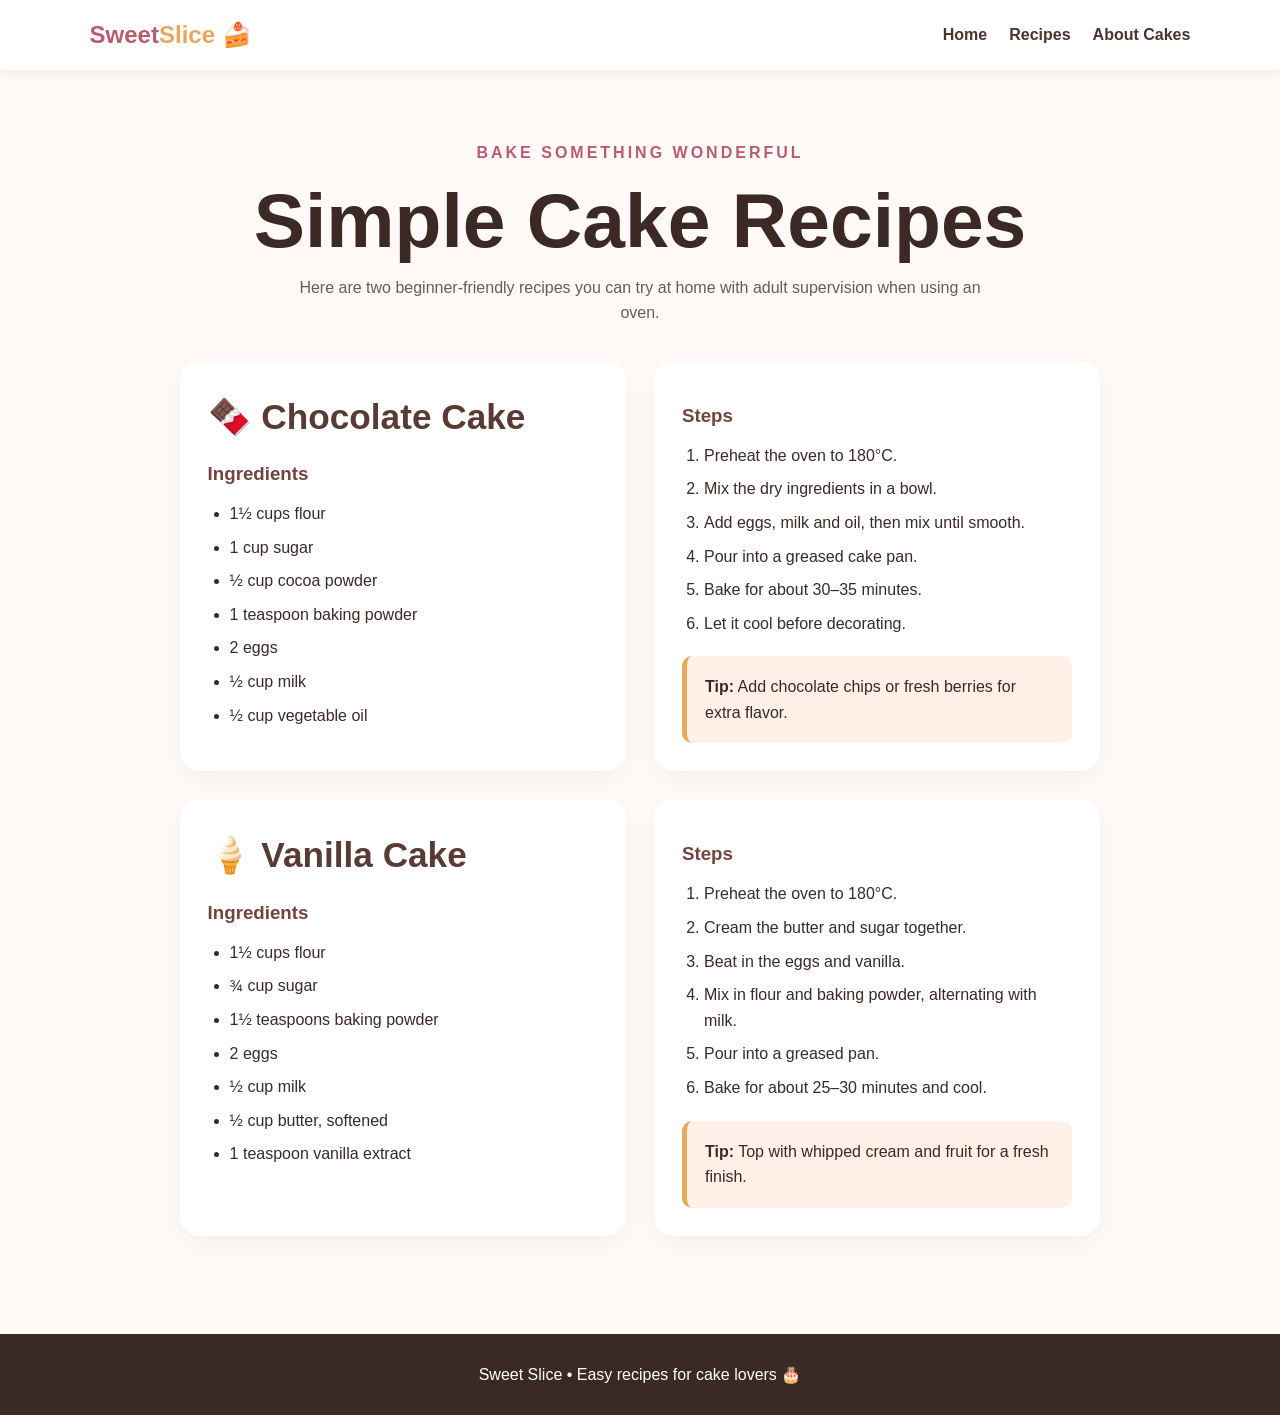
==== recipes.html @ ee8d063c "Add files via upload" ====
<!doctype html><html><head><meta charset="UTF-8"><meta name="viewport" content="width=device-width,initial-scale=1"><title>Sweet Slice | Recipes</title><link rel="stylesheet" href="style.css"></head><body>
<nav><div class="logo">Sweet<span>Slice</span> 🍰</div><div><a href="index.html">Home</a><a href="recipes.html">Recipes</a><a href="about.html">About Cakes</a></div></nav>
<section class="container"><div class="center"><div class="eyebrow">Bake something wonderful</div><h1>Simple Cake Recipes</h1><p class="intro">Here are two beginner-friendly recipes you can try at home with adult supervision when using an oven.</p></div>
<div class="recipe"><div><h2>🍫 Chocolate Cake</h2><h3>Ingredients</h3><ul><li>1½ cups flour</li><li>1 cup sugar</li><li>½ cup cocoa powder</li><li>1 teaspoon baking powder</li><li>2 eggs</li><li>½ cup milk</li><li>½ cup vegetable oil</li></ul></div><div><h3>Steps</h3><ol><li>Preheat the oven to 180°C.</li><li>Mix the dry ingredients in a bowl.</li><li>Add eggs, milk and oil, then mix until smooth.</li><li>Pour into a greased cake pan.</li><li>Bake for about 30–35 minutes.</li><li>Let it cool before decorating.</li></ol><div class="tip"><b>Tip:</b> Add chocolate chips or fresh berries for extra flavor.</div></div></div>
<div class="recipe"><div><h2>🍦 Vanilla Cake</h2><h3>Ingredients</h3><ul><li>1½ cups flour</li><li>¾ cup sugar</li><li>1½ teaspoons baking powder</li><li>2 eggs</li><li>½ cup milk</li><li>½ cup butter, softened</li><li>1 teaspoon vanilla extract</li></ul></div><div><h3>Steps</h3><ol><li>Preheat the oven to 180°C.</li><li>Cream the butter and sugar together.</li><li>Beat in the eggs and vanilla.</li><li>Mix in flour and baking powder, alternating with milk.</li><li>Pour into a greased pan.</li><li>Bake for about 25–30 minutes and cool.</li></ol><div class="tip"><b>Tip:</b> Top with whipped cream and fruit for a fresh finish.</div></div></div></section>
<footer>Sweet Slice • Easy recipes for cake lovers 🎂</footer></body></html>
---- style.css ----
*{box-sizing:border-box;margin:0;padding:0}
body{font-family:Arial,sans-serif;background:#fffaf7;color:#3b2925;line-height:1.6}
nav{position:sticky;top:0;background:#fff;box-shadow:0 2px 12px #00000012;padding:16px 7%;display:flex;justify-content:space-between;align-items:center;z-index:5}
.logo{font-size:1.5rem;font-weight:800;color:#b85c70}.logo span{color:#e7a85b}
nav a{color:#4a3430;text-decoration:none;margin-left:22px;font-weight:600}
nav a:hover{color:#b85c70}
.hero{min-height:78vh;padding:90px 8%;display:flex;align-items:center;justify-content:space-between;gap:40px;background:linear-gradient(135deg,#fff1eb,#fffaf7)}
.hero-text{max-width:620px}.eyebrow{text-transform:uppercase;letter-spacing:3px;color:#b85c70;font-weight:700}
h1{font-size:clamp(2.7rem,6vw,5rem);line-height:1.05;margin:14px 0}
h2{font-size:2.2rem;margin-bottom:14px;color:#593a34}h3{color:#70453d;margin:12px 0}
.hero p{font-size:1.15rem;color:#6d5954;margin-bottom:25px}
.btn{display:inline-block;background:#b85c70;color:white;padding:12px 22px;border-radius:30px;text-decoration:none;font-weight:700}
.cake-art{font-size:11rem;filter:drop-shadow(0 15px 15px #0002)}
.container{max-width:1100px;margin:auto;padding:70px 7%}
.center{text-align:center}.intro{max-width:700px;margin:0 auto 35px;color:#6d5954}
.cards{display:grid;grid-template-columns:repeat(auto-fit,minmax(240px,1fr));gap:24px}
.card{background:white;padding:28px;border-radius:20px;box-shadow:0 8px 25px #0000000c;border:1px solid #f3ded7}
.icon{font-size:3rem}.recipe{display:grid;grid-template-columns:1fr 1fr;gap:28px;margin:28px 0}
.recipe>div{background:white;padding:28px;border-radius:20px;box-shadow:0 8px 25px #0000000c}
ul,ol{padding-left:22px}li{margin:8px 0}
.tip{background:#fff0e8;border-left:5px solid #e7a85b;padding:18px;border-radius:10px;margin-top:20px}
footer{text-align:center;padding:28px;background:#3b2925;color:#fff}
@media(max-width:700px){nav{display:block;text-align:center}nav a{display:inline-block;margin:10px 7px}.hero{flex-direction:column;text-align:center}.cake-art{font-size:7rem}.recipe{grid-template-columns:1fr}}
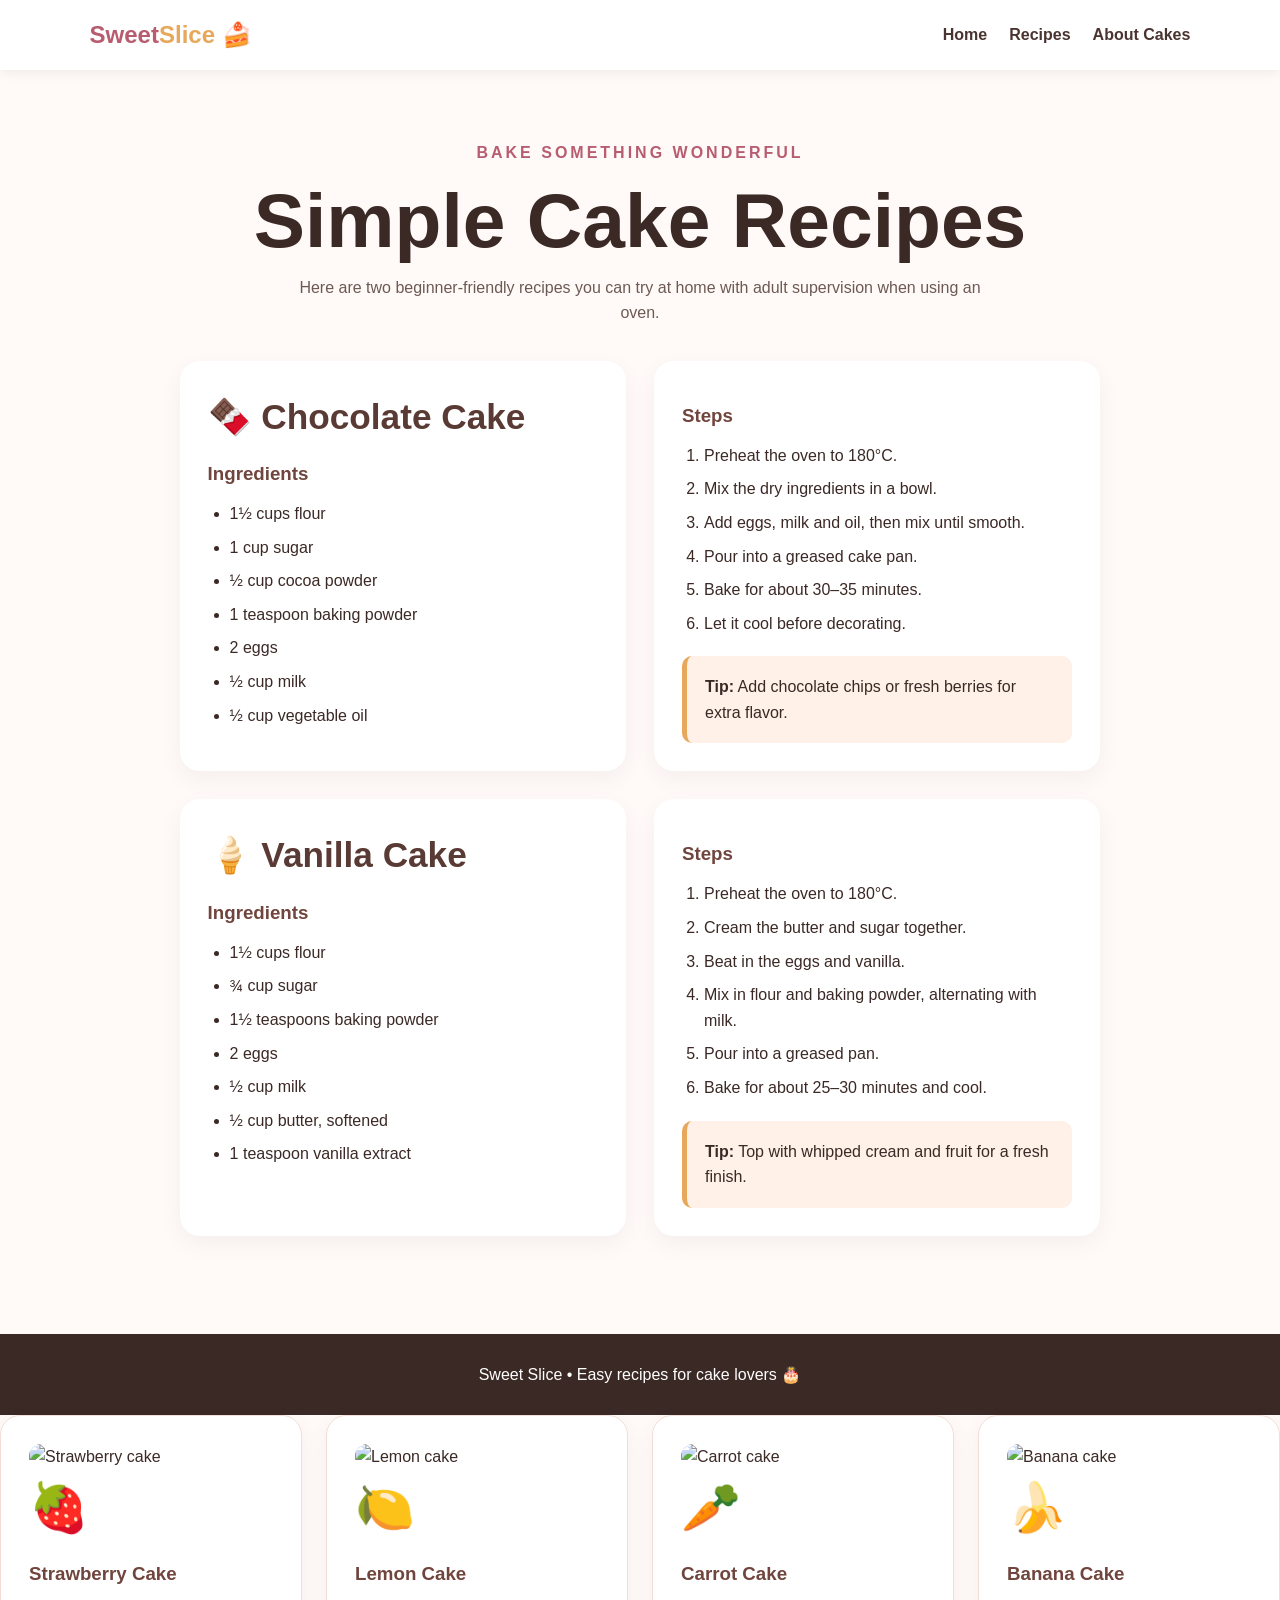
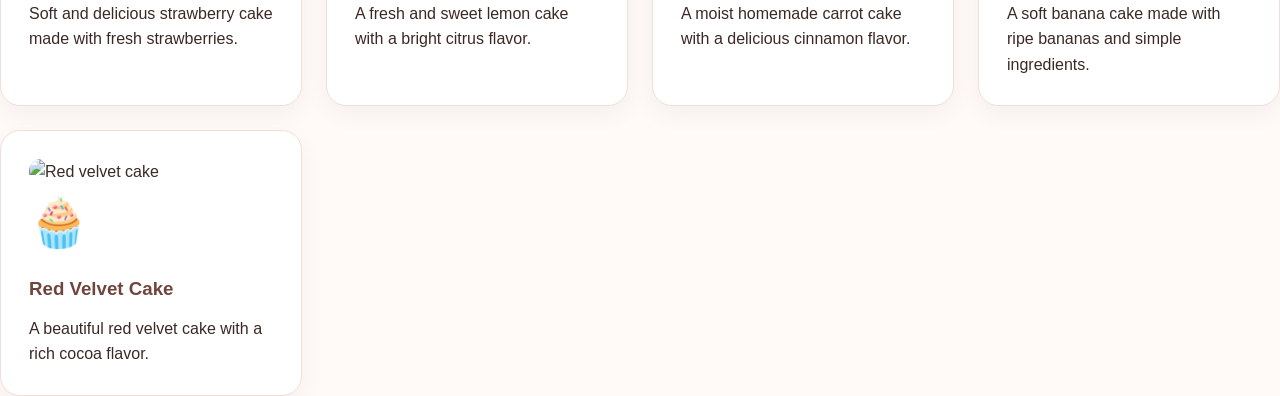
==== commit f9d9dce6: "Add cake cards section to recipes page Added a section with cake cards showcasing various cake types" ====
--- a/recipes.html
+++ b/recipes.html
@@ -3,4 +3,52 @@
 <section class="container"><div class="center"><div class="eyebrow">Bake something wonderful</div><h1>Simple Cake Recipes</h1><p class="intro">Here are two beginner-friendly recipes you can try at home with adult supervision when using an oven.</p></div>
 <div class="recipe"><div><h2>🍫 Chocolate Cake</h2><h3>Ingredients</h3><ul><li>1½ cups flour</li><li>1 cup sugar</li><li>½ cup cocoa powder</li><li>1 teaspoon baking powder</li><li>2 eggs</li><li>½ cup milk</li><li>½ cup vegetable oil</li></ul></div><div><h3>Steps</h3><ol><li>Preheat the oven to 180°C.</li><li>Mix the dry ingredients in a bowl.</li><li>Add eggs, milk and oil, then mix until smooth.</li><li>Pour into a greased cake pan.</li><li>Bake for about 30–35 minutes.</li><li>Let it cool before decorating.</li></ol><div class="tip"><b>Tip:</b> Add chocolate chips or fresh berries for extra flavor.</div></div></div>
 <div class="recipe"><div><h2>🍦 Vanilla Cake</h2><h3>Ingredients</h3><ul><li>1½ cups flour</li><li>¾ cup sugar</li><li>1½ teaspoons baking powder</li><li>2 eggs</li><li>½ cup milk</li><li>½ cup butter, softened</li><li>1 teaspoon vanilla extract</li></ul></div><div><h3>Steps</h3><ol><li>Preheat the oven to 180°C.</li><li>Cream the butter and sugar together.</li><li>Beat in the eggs and vanilla.</li><li>Mix in flour and baking powder, alternating with milk.</li><li>Pour into a greased pan.</li><li>Bake for about 25–30 minutes and cool.</li></ol><div class="tip"><b>Tip:</b> Top with whipped cream and fruit for a fresh finish.</div></div></div></section>
-<footer>Sweet Slice • Easy recipes for cake lovers 🎂</footer></body></html>+<footer>Sweet Slice • Easy recipes for cake lovers 🎂</footer></body></html>
+<div class="cards">
+
+  <div class="card">
+    <img src="https://images.unsplash.com/photo-1578985545062-69928b1d9587?auto=format&fit=crop&w=800&q=80"
+         alt="Strawberry cake"
+         style="width:100%; border-radius:12px;">
+    <div class="icon">🍓</div>
+    <h3>Strawberry Cake</h3>
+    <p>Soft and delicious strawberry cake made with fresh strawberries.</p>
+  </div>
+
+  <div class="card">
+    <img src="https://images.unsplash.com/photo-1519915028121-7d3463d20b13?auto=format&fit=crop&w=800&q=80"
+         alt="Lemon cake"
+         style="width:100%; border-radius:12px;">
+    <div class="icon">🍋</div>
+    <h3>Lemon Cake</h3>
+    <p>A fresh and sweet lemon cake with a bright citrus flavor.</p>
+  </div>
+
+  <div class="card">
+    <img src="https://images.unsplash.com/photo-1621303837174-89787a7d4729?auto=format&fit=crop&w=800&q=80"
+         alt="Carrot cake"
+         style="width:100%; border-radius:12px;">
+    <div class="icon">🥕</div>
+    <h3>Carrot Cake</h3>
+    <p>A moist homemade carrot cake with a delicious cinnamon flavor.</p>
+  </div>
+
+  <div class="card">
+    <img src="https://images.unsplash.com/photo-1602351447937-745cb720612f?auto=format&fit=crop&w=800&q=80"
+         alt="Banana cake"
+         style="width:100%; border-radius:12px;">
+    <div class="icon">🍌</div>
+    <h3>Banana Cake</h3>
+    <p>A soft banana cake made with ripe bananas and simple ingredients.</p>
+  </div>
+
+  <div class="card">
+    <img src="https://images.unsplash.com/photo-1586788680434-30d324b2d46f?auto=format&fit=crop&w=800&q=80"
+         alt="Red velvet cake"
+         style="width:100%; border-radius:12px;">
+    <div class="icon">🧁</div>
+    <h3>Red Velvet Cake</h3>
+    <p>A beautiful red velvet cake with a rich cocoa flavor.</p>
+  </div>
+
+</div>
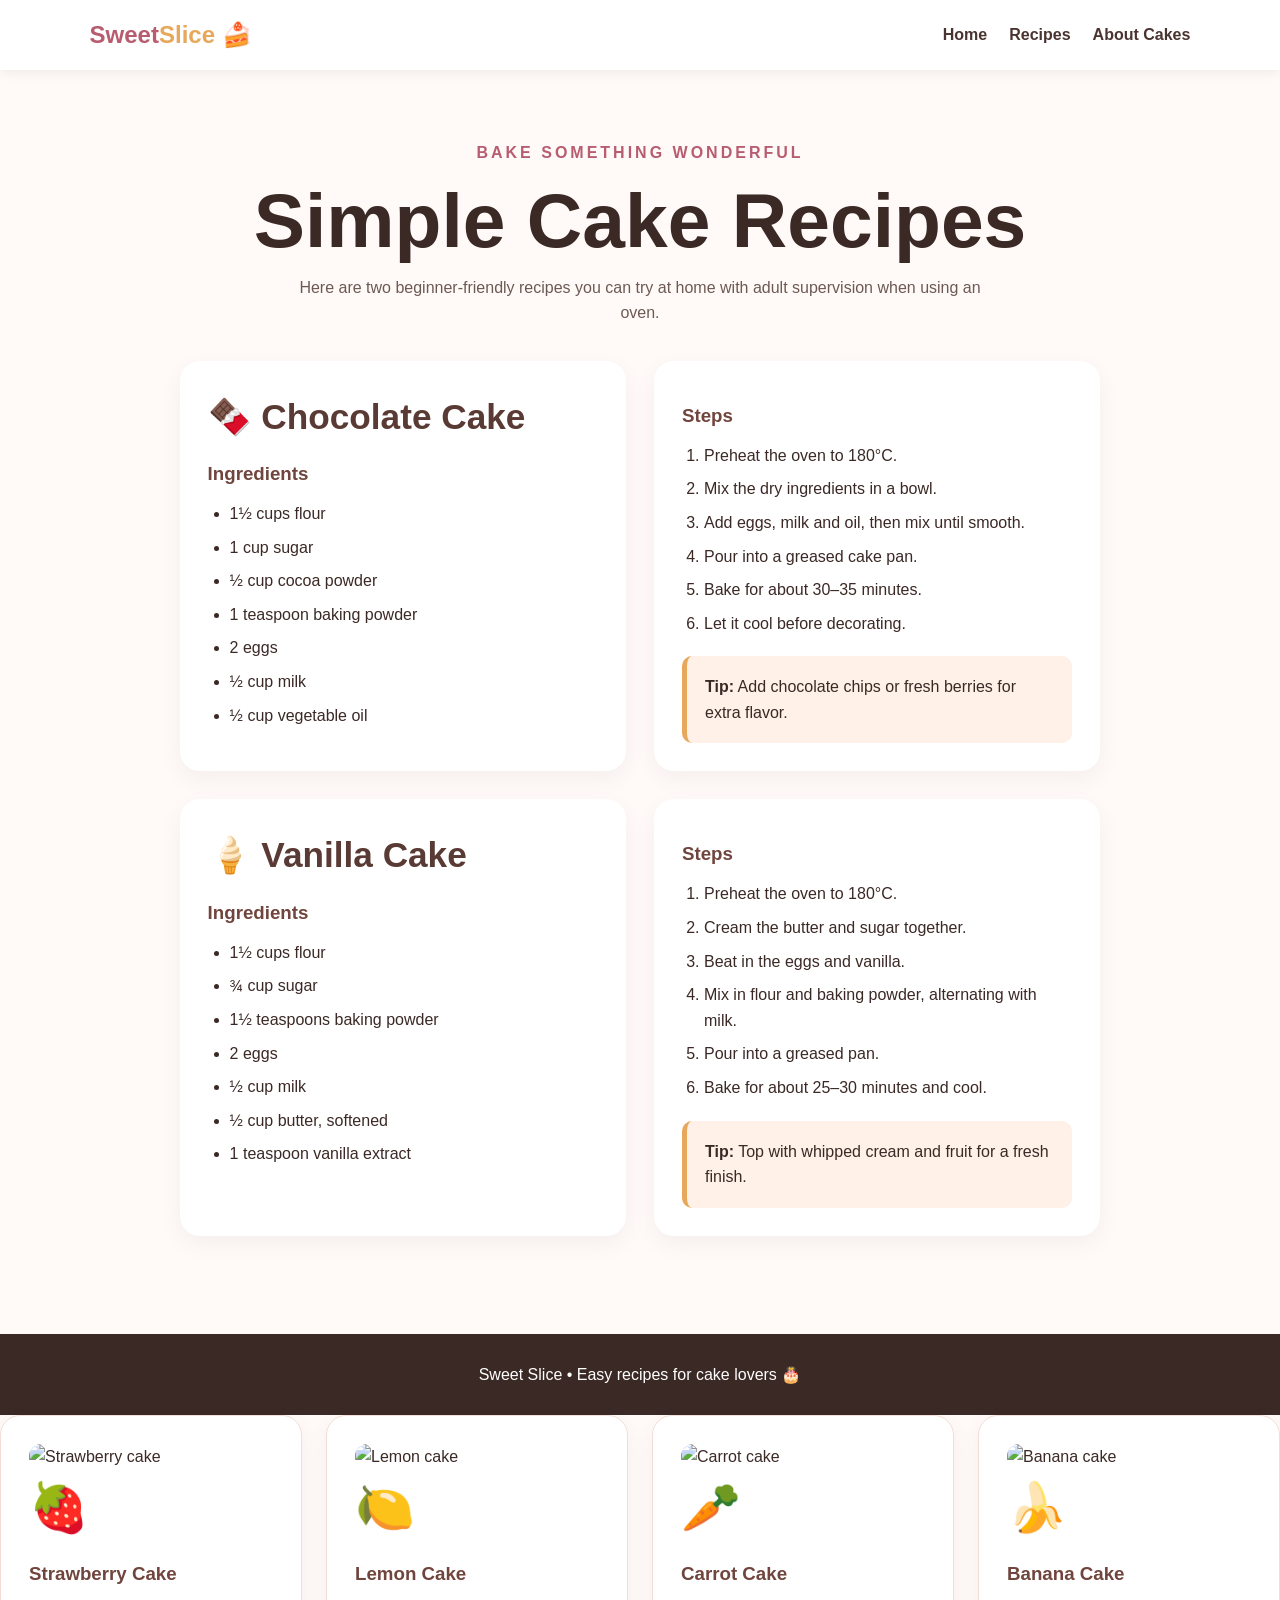
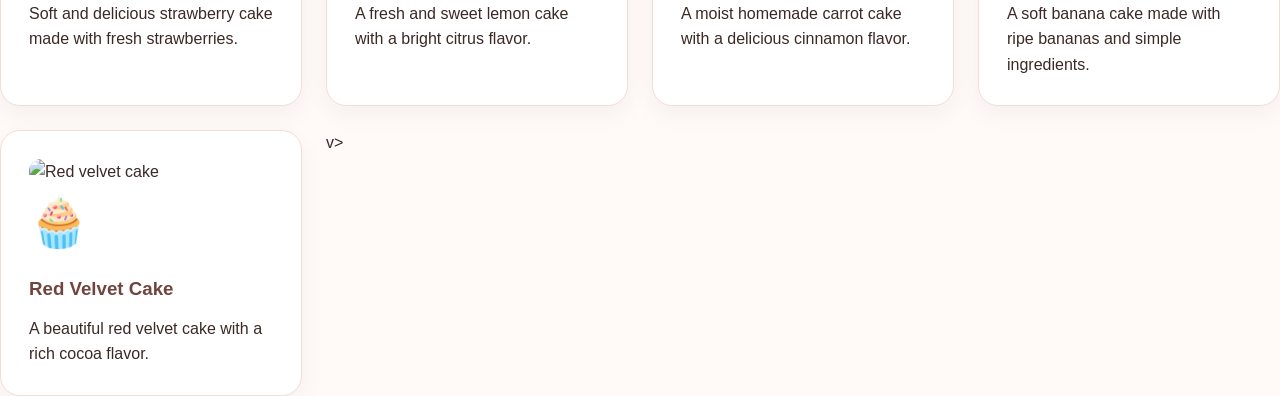
==== commit c543f6e9: "Add missing closing div tag Fix missing closing div tag in recipes.html" ====
--- a/recipes.html
+++ b/recipes.html
@@ -51,4 +51,4 @@
     <p>A beautiful red velvet cake with a rich cocoa flavor.</p>
   </div>
 
-</div>
+v>
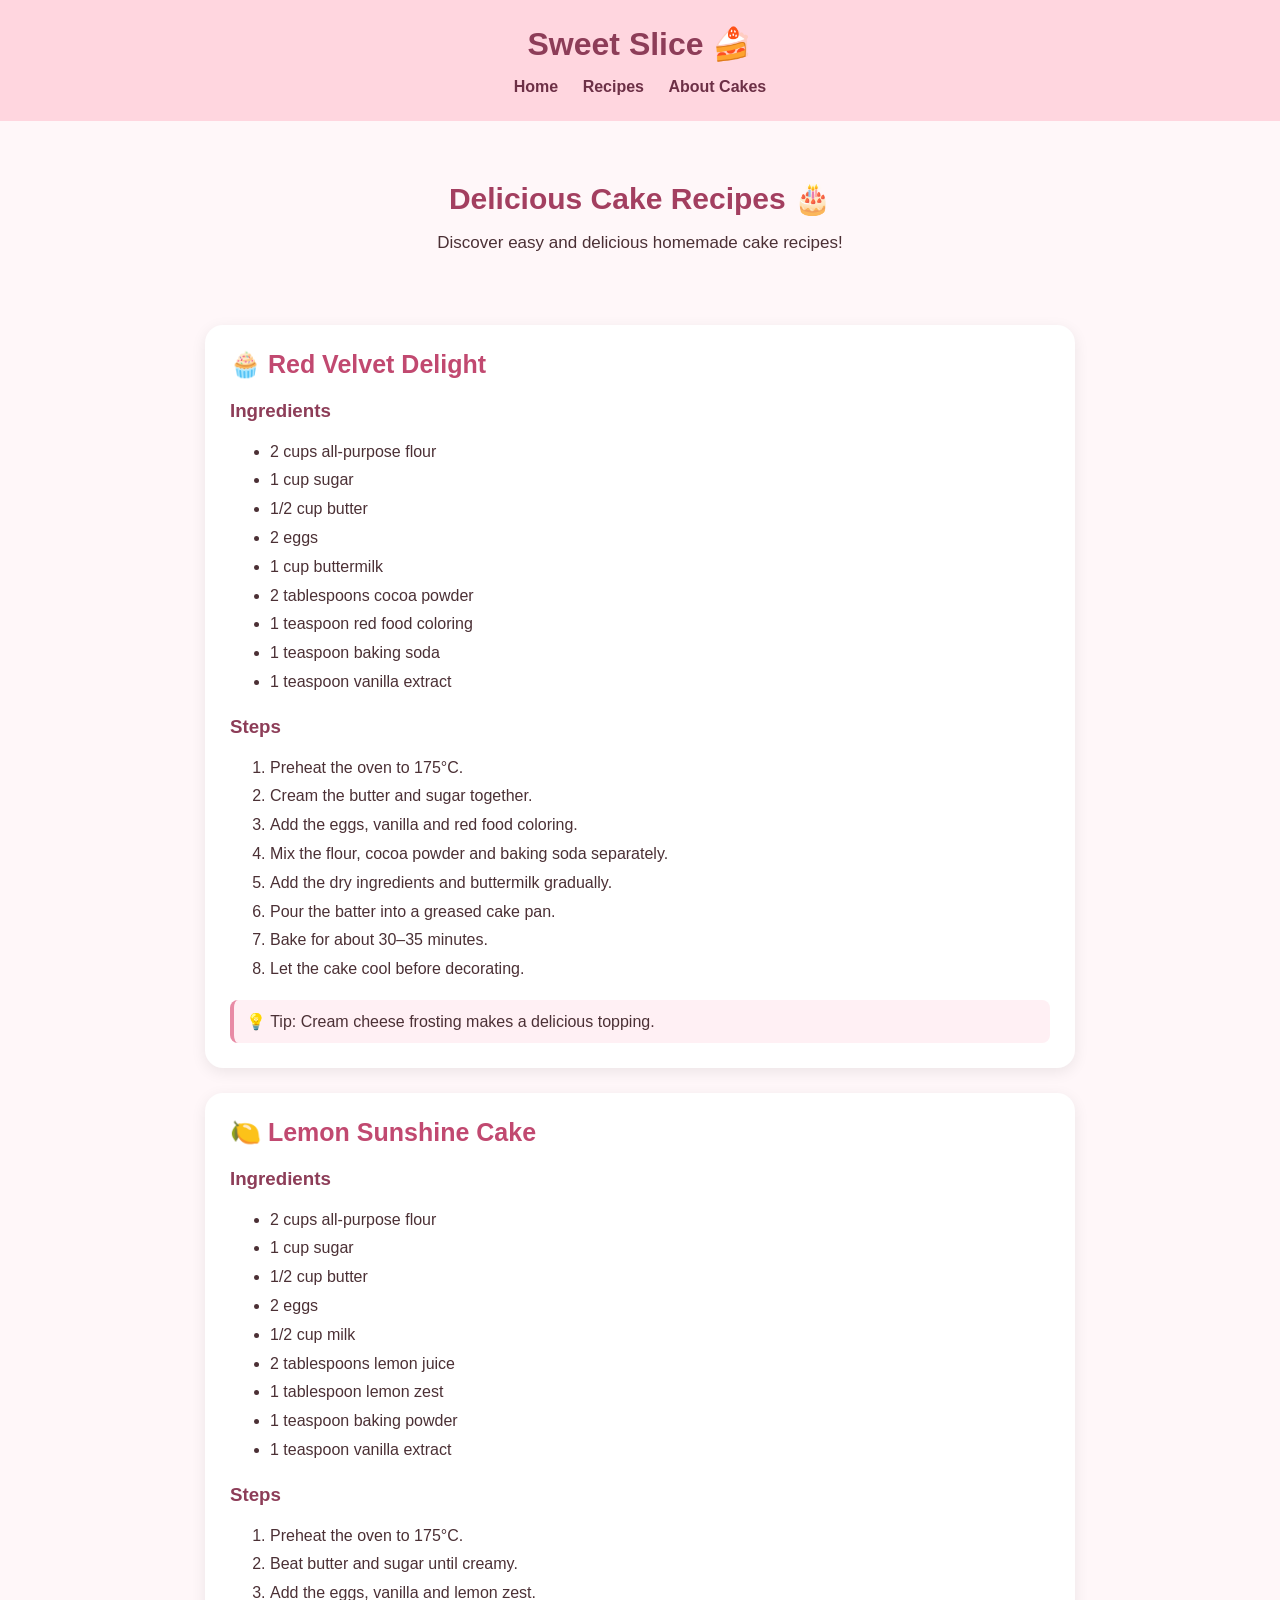
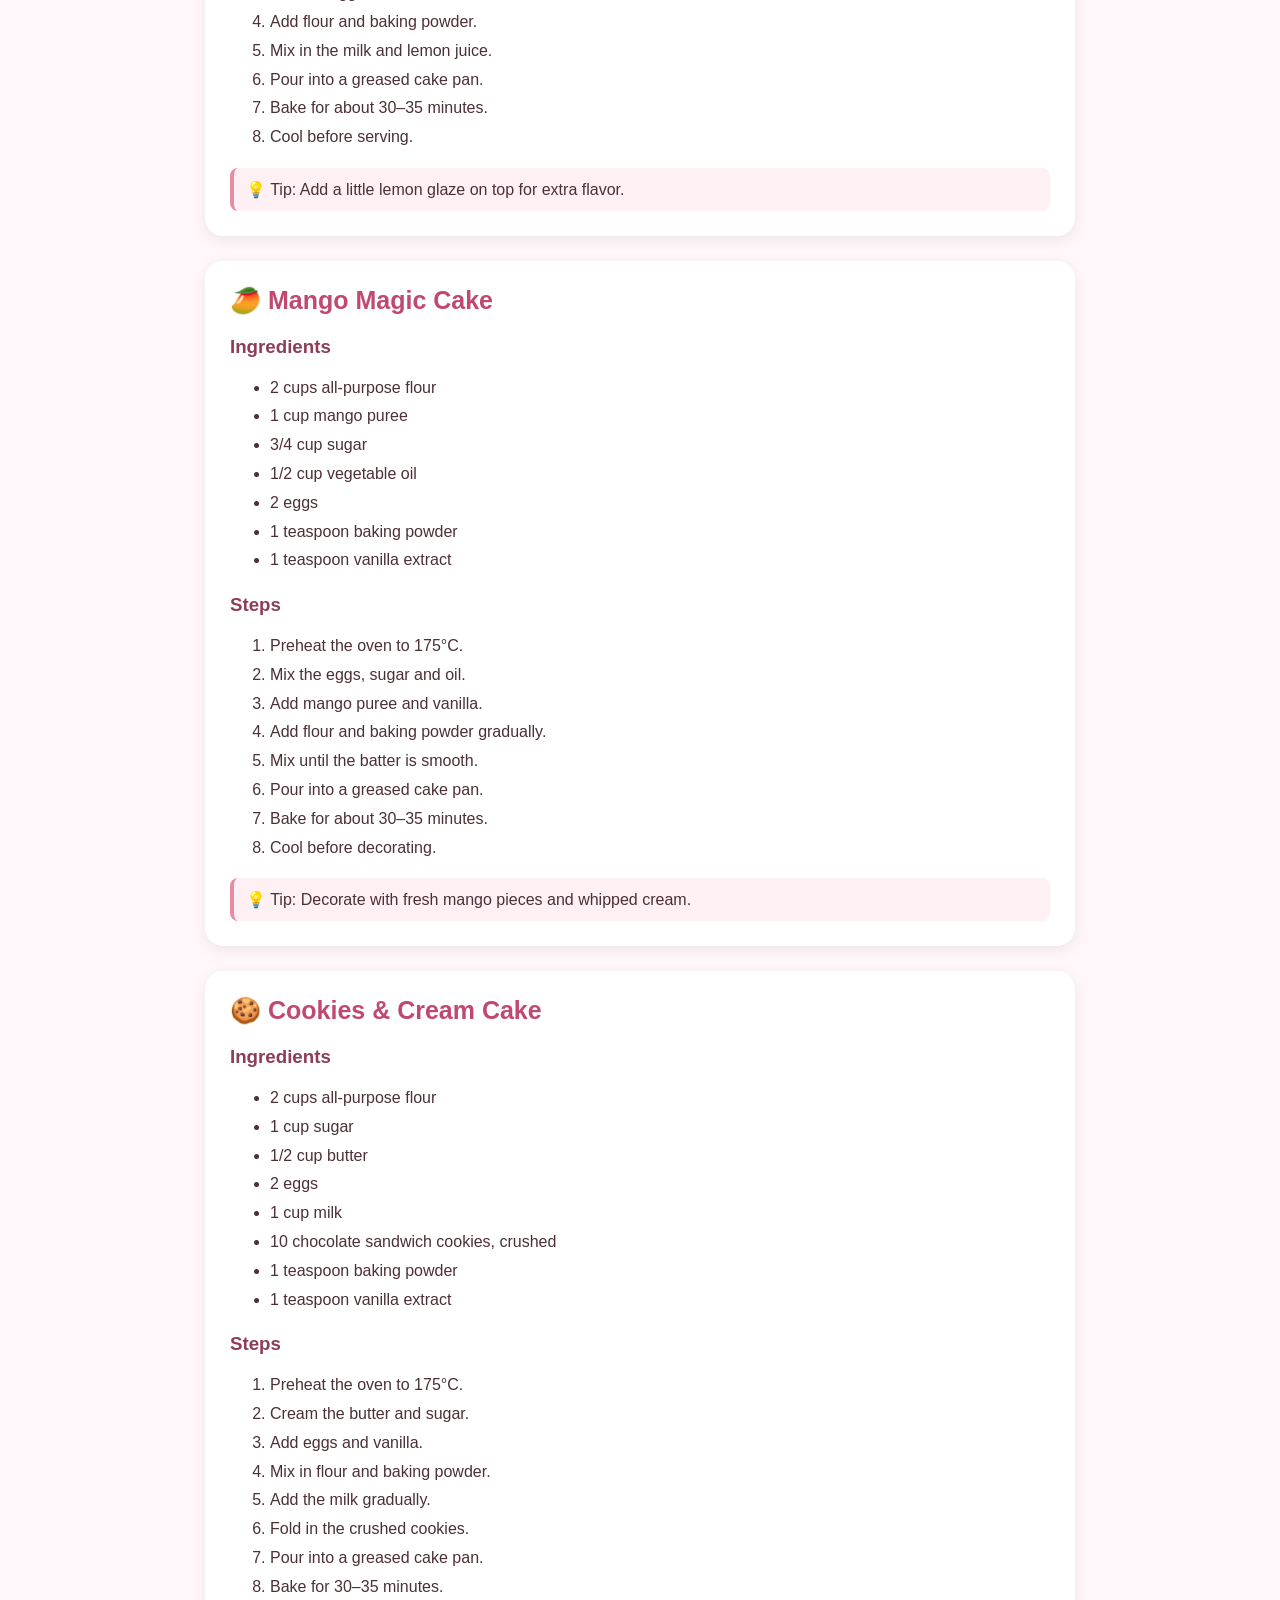
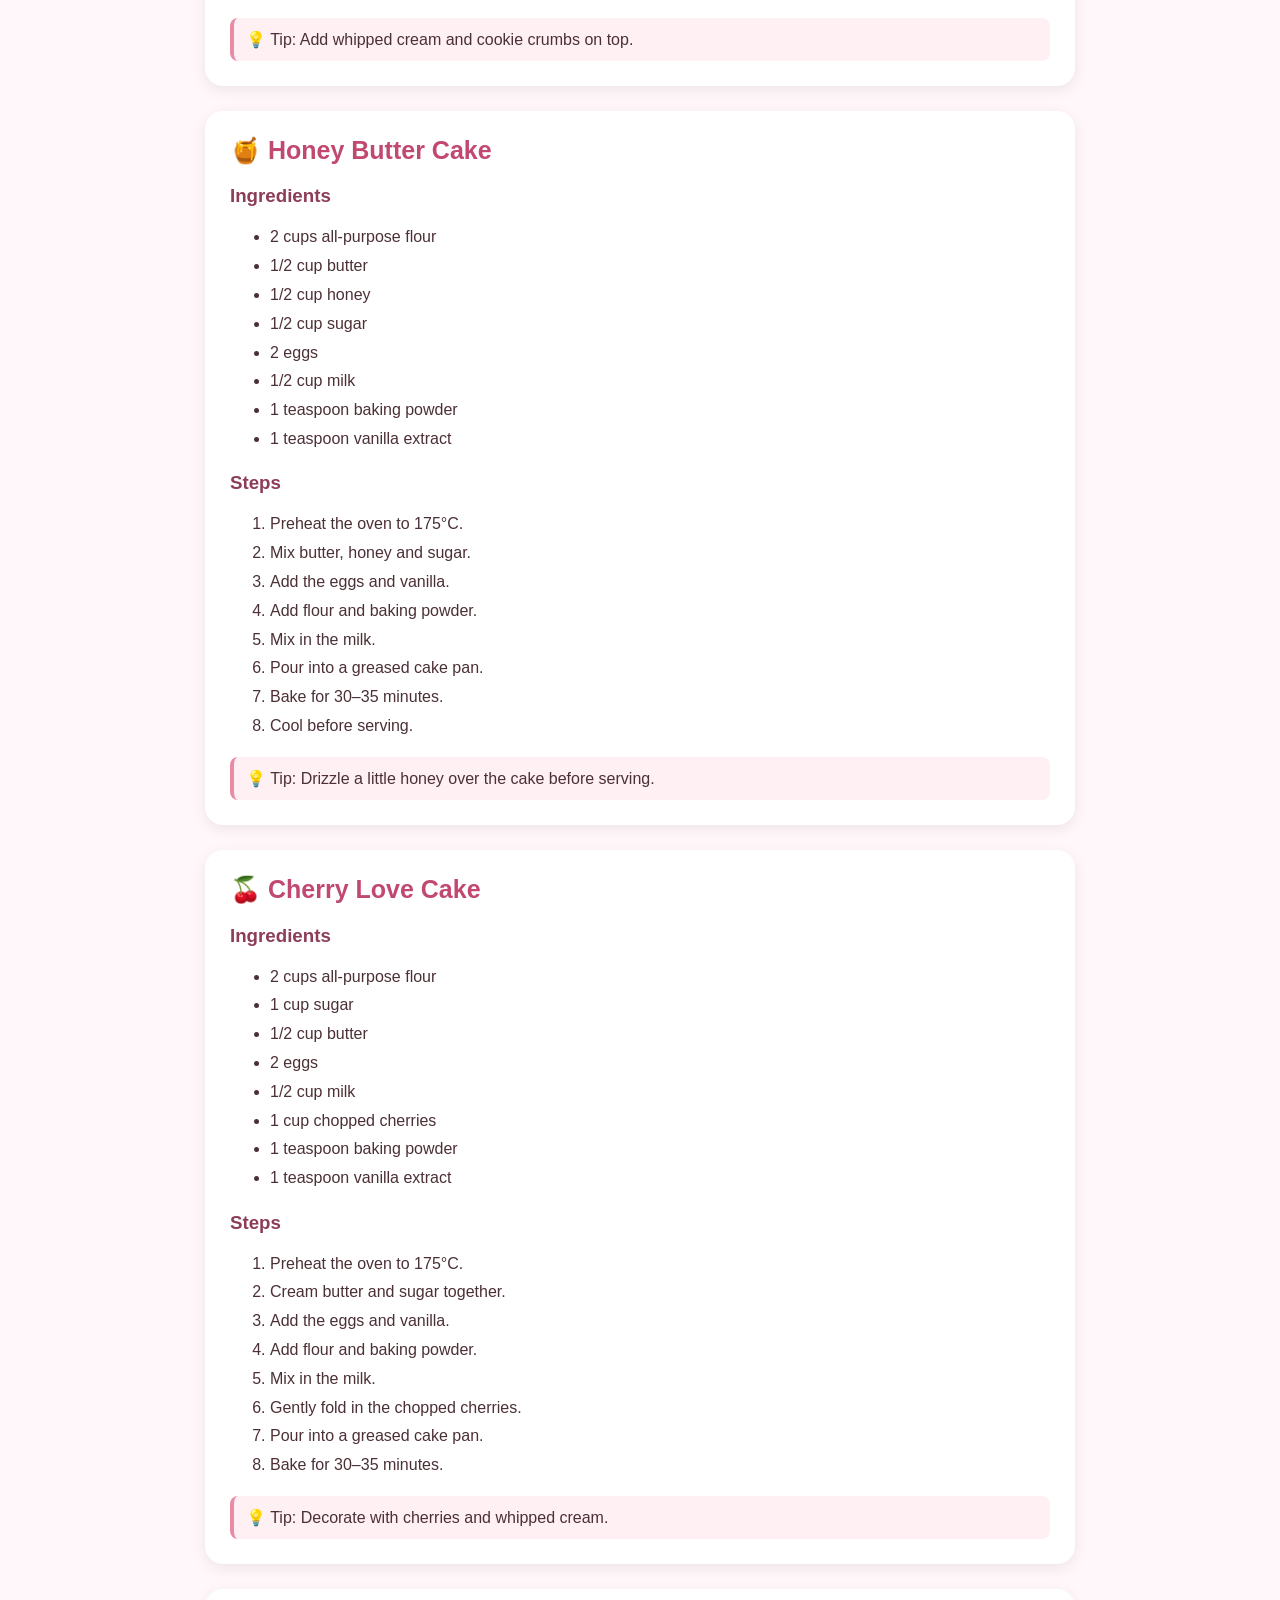
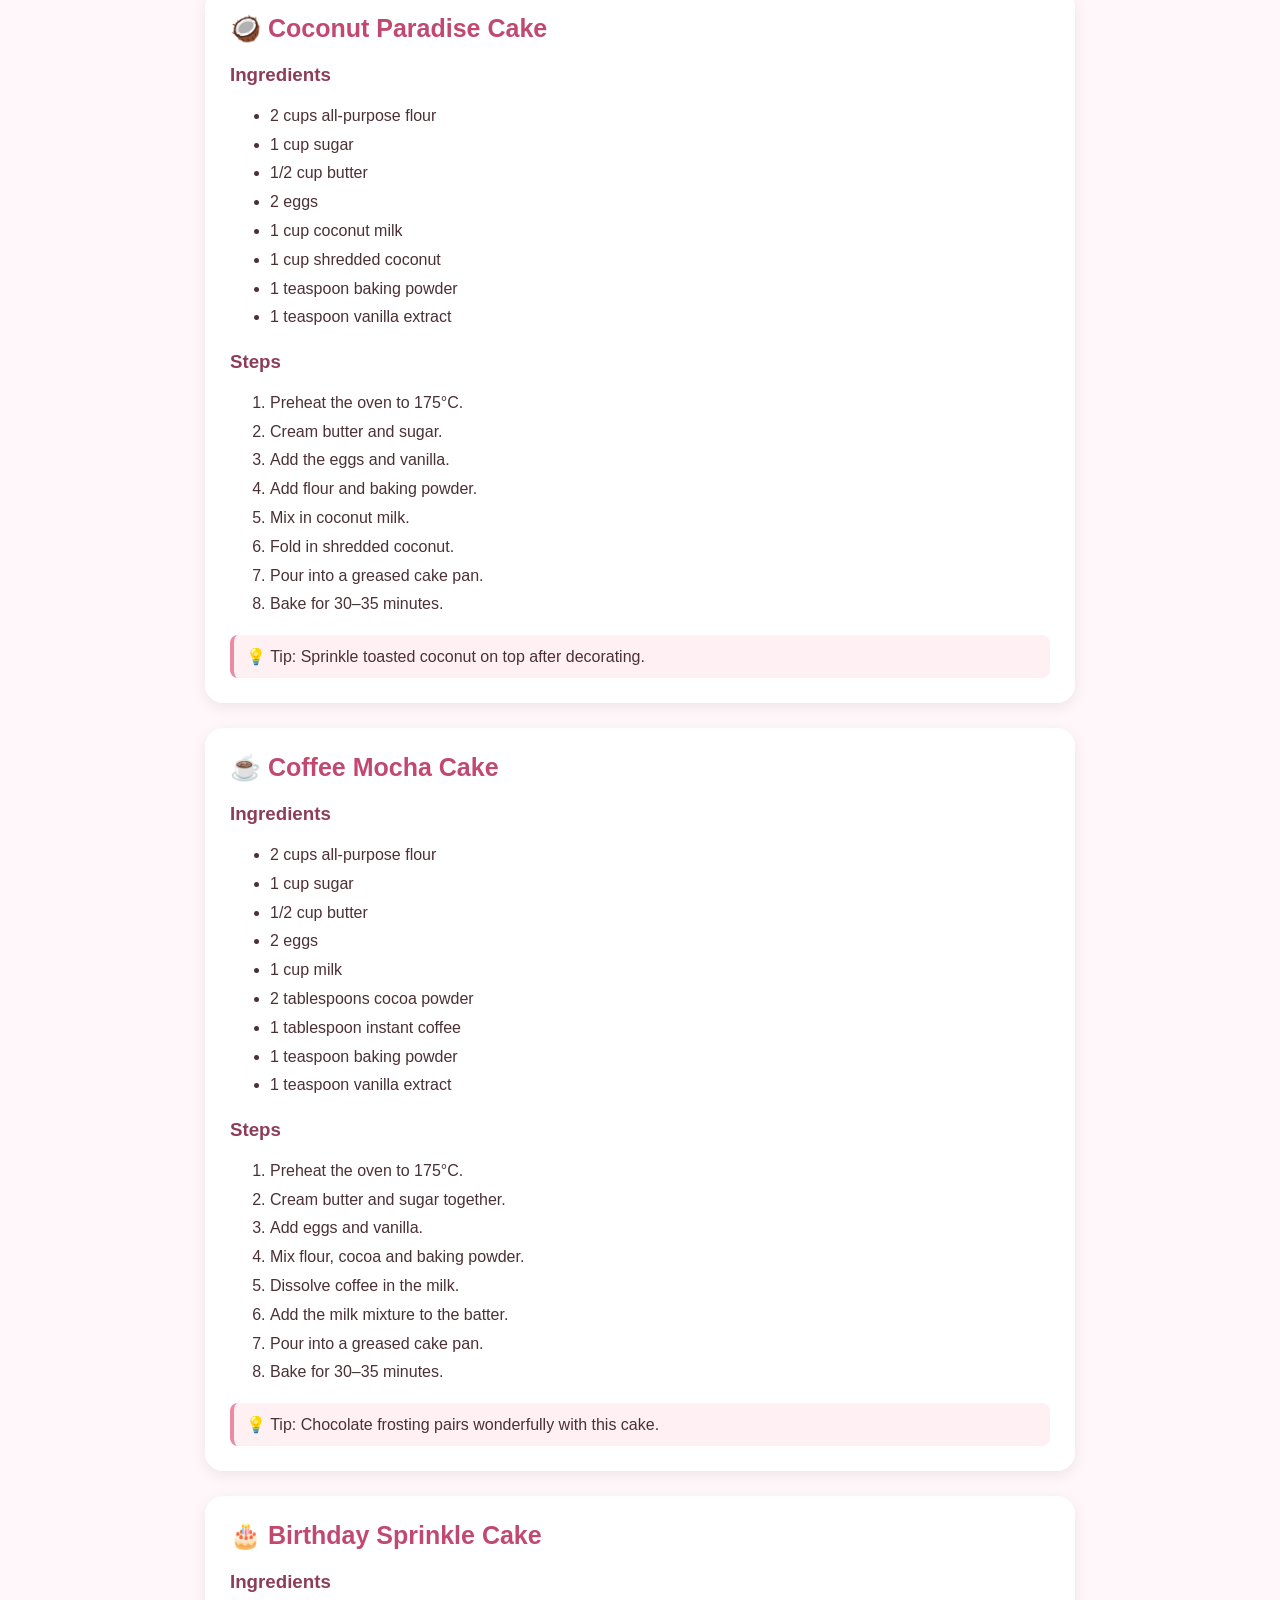
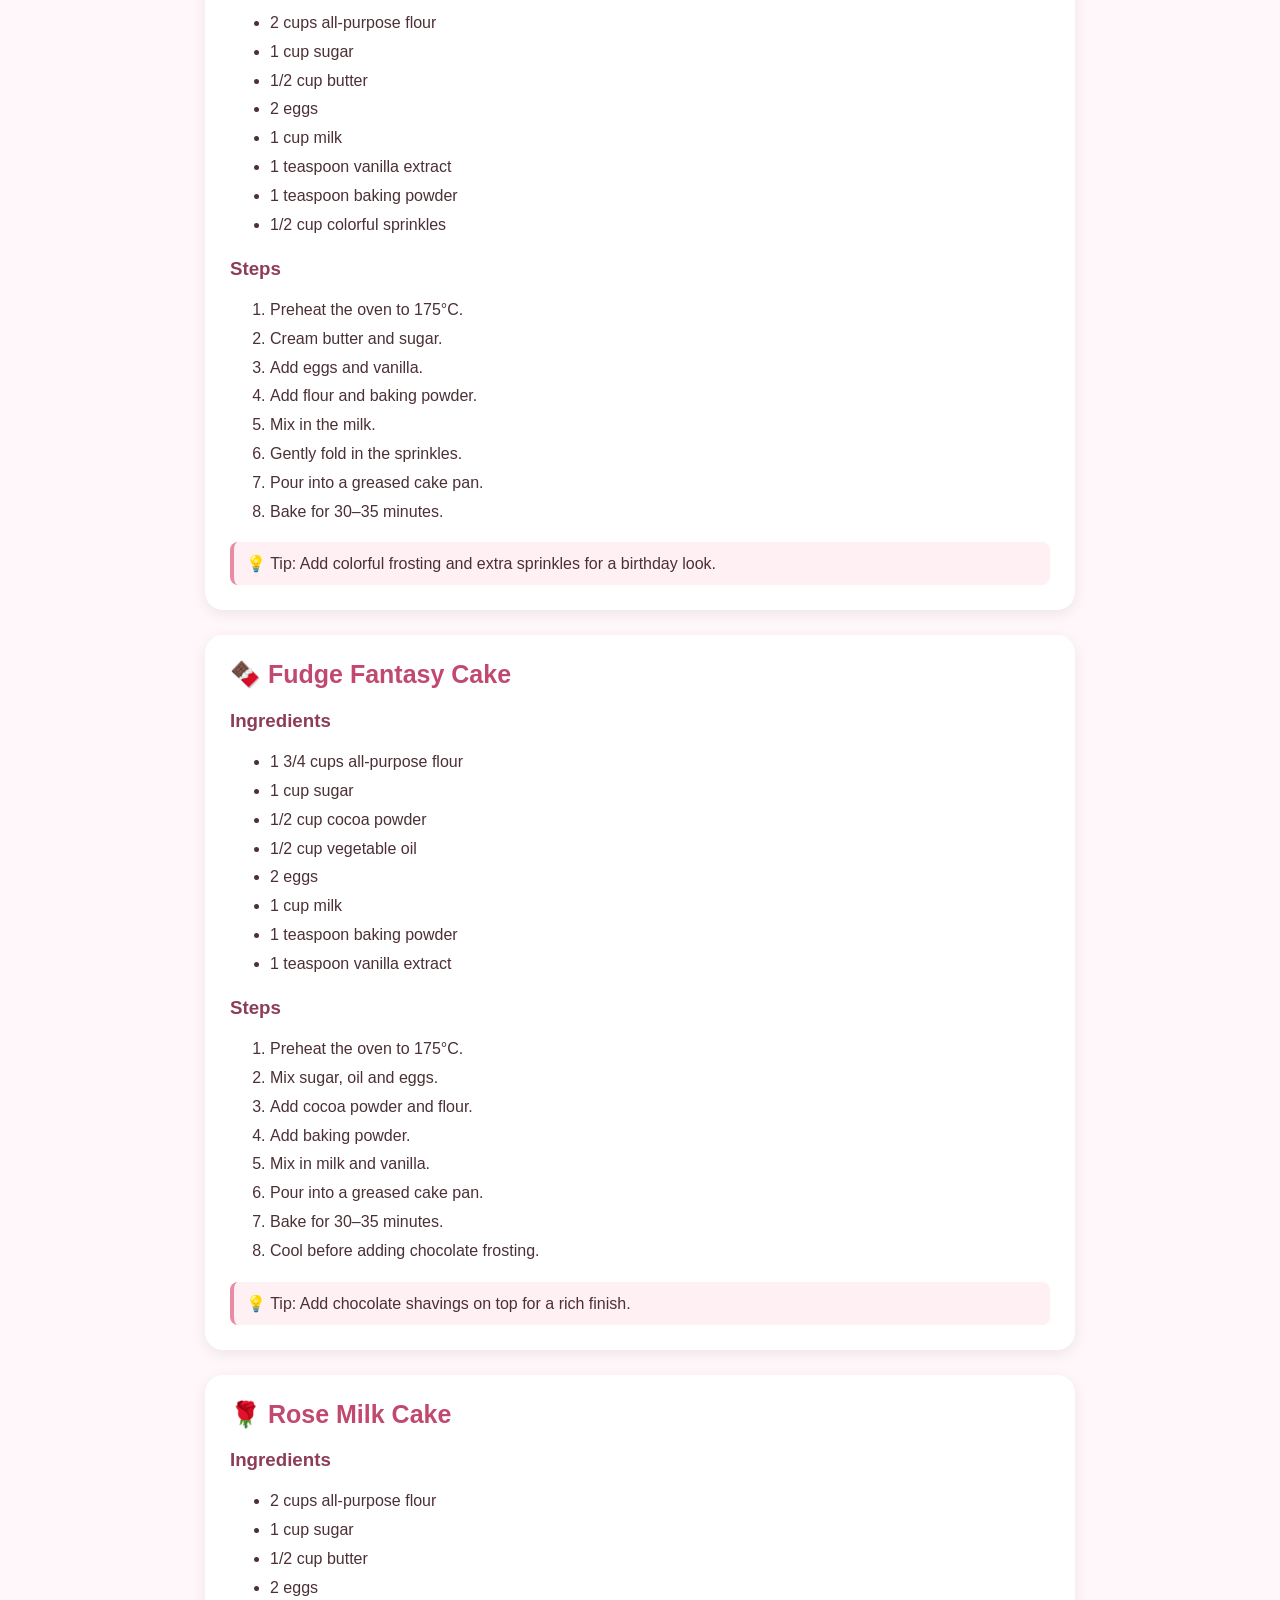
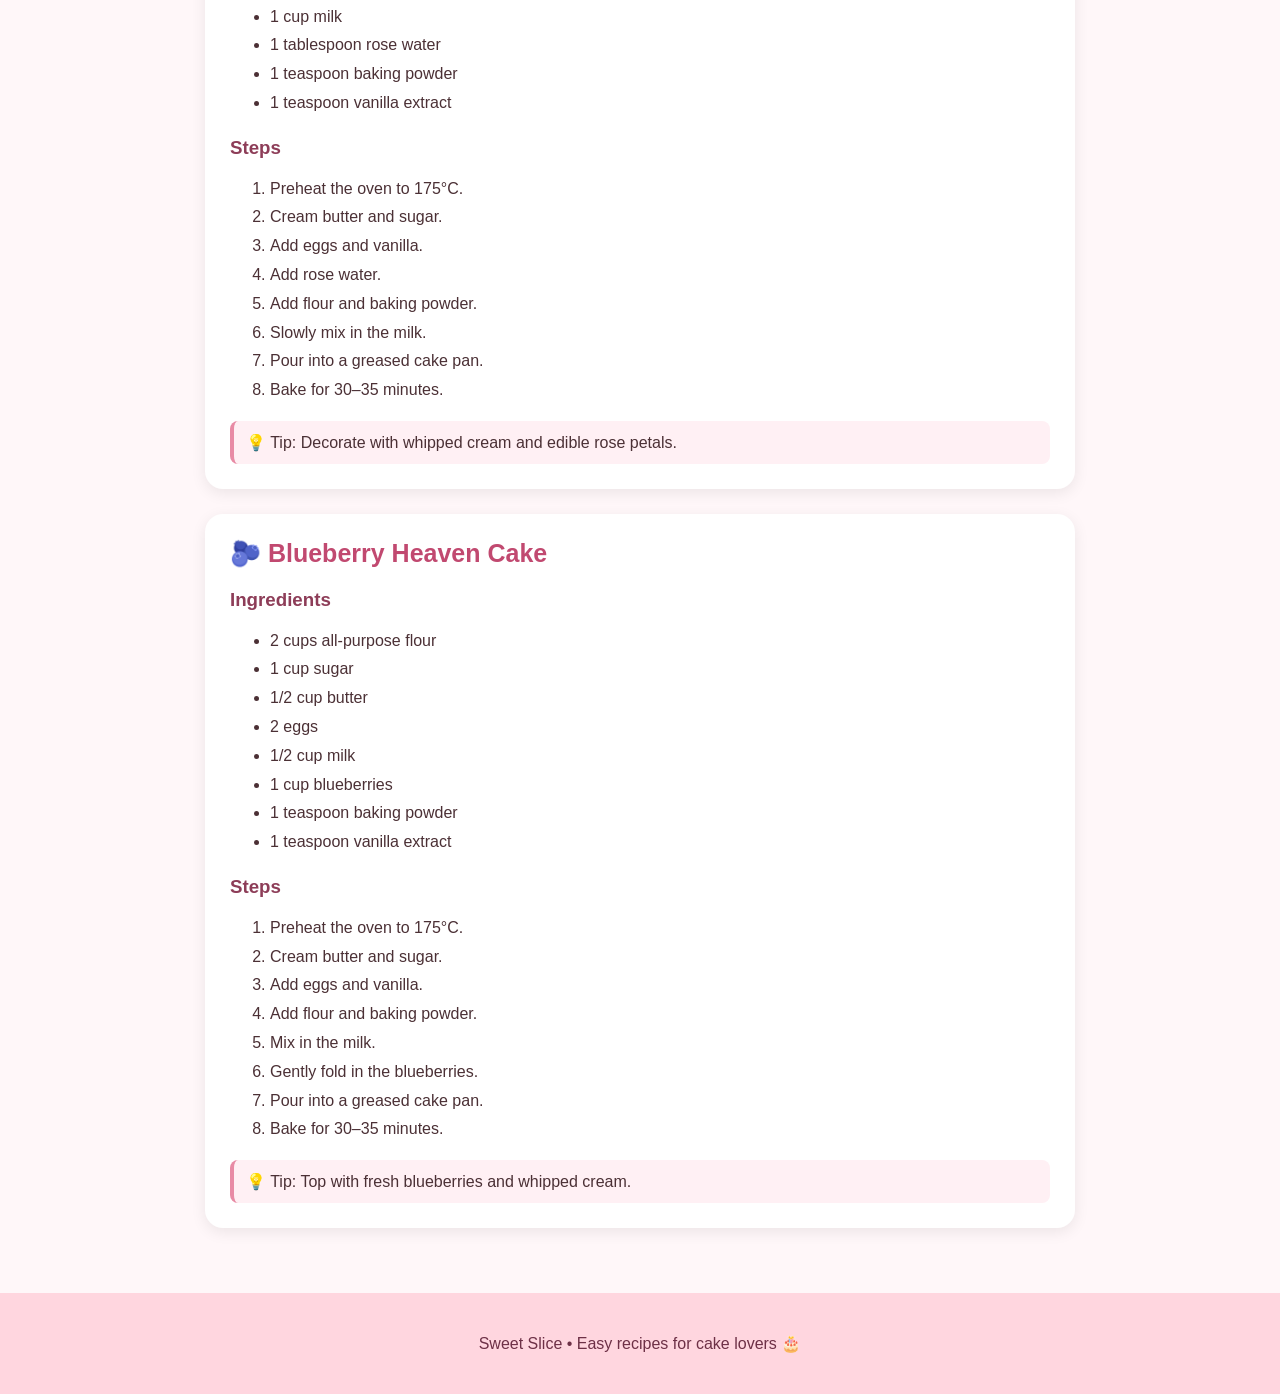
==== commit ab1800b0: "Update recipes.html" ====
--- a/recipes.html
+++ b/recipes.html
@@ -1,54 +1,571 @@
-<!doctype html><html><head><meta charset="UTF-8"><meta name="viewport" content="width=device-width,initial-scale=1"><title>Sweet Slice | Recipes</title><link rel="stylesheet" href="style.css"></head><body>
-<nav><div class="logo">Sweet<span>Slice</span> 🍰</div><div><a href="index.html">Home</a><a href="recipes.html">Recipes</a><a href="about.html">About Cakes</a></div></nav>
-<section class="container"><div class="center"><div class="eyebrow">Bake something wonderful</div><h1>Simple Cake Recipes</h1><p class="intro">Here are two beginner-friendly recipes you can try at home with adult supervision when using an oven.</p></div>
-<div class="recipe"><div><h2>🍫 Chocolate Cake</h2><h3>Ingredients</h3><ul><li>1½ cups flour</li><li>1 cup sugar</li><li>½ cup cocoa powder</li><li>1 teaspoon baking powder</li><li>2 eggs</li><li>½ cup milk</li><li>½ cup vegetable oil</li></ul></div><div><h3>Steps</h3><ol><li>Preheat the oven to 180°C.</li><li>Mix the dry ingredients in a bowl.</li><li>Add eggs, milk and oil, then mix until smooth.</li><li>Pour into a greased cake pan.</li><li>Bake for about 30–35 minutes.</li><li>Let it cool before decorating.</li></ol><div class="tip"><b>Tip:</b> Add chocolate chips or fresh berries for extra flavor.</div></div></div>
-<div class="recipe"><div><h2>🍦 Vanilla Cake</h2><h3>Ingredients</h3><ul><li>1½ cups flour</li><li>¾ cup sugar</li><li>1½ teaspoons baking powder</li><li>2 eggs</li><li>½ cup milk</li><li>½ cup butter, softened</li><li>1 teaspoon vanilla extract</li></ul></div><div><h3>Steps</h3><ol><li>Preheat the oven to 180°C.</li><li>Cream the butter and sugar together.</li><li>Beat in the eggs and vanilla.</li><li>Mix in flour and baking powder, alternating with milk.</li><li>Pour into a greased pan.</li><li>Bake for about 25–30 minutes and cool.</li></ol><div class="tip"><b>Tip:</b> Top with whipped cream and fruit for a fresh finish.</div></div></div></section>
-<footer>Sweet Slice • Easy recipes for cake lovers 🎂</footer></body></html>
-<div class="cards">
-
-  <div class="card">
-    <img src="https://images.unsplash.com/photo-1578985545062-69928b1d9587?auto=format&fit=crop&w=800&q=80"
-         alt="Strawberry cake"
-         style="width:100%; border-radius:12px;">
-    <div class="icon">🍓</div>
-    <h3>Strawberry Cake</h3>
-    <p>Soft and delicious strawberry cake made with fresh strawberries.</p>
-  </div>
-
-  <div class="card">
-    <img src="https://images.unsplash.com/photo-1519915028121-7d3463d20b13?auto=format&fit=crop&w=800&q=80"
-         alt="Lemon cake"
-         style="width:100%; border-radius:12px;">
-    <div class="icon">🍋</div>
-    <h3>Lemon Cake</h3>
-    <p>A fresh and sweet lemon cake with a bright citrus flavor.</p>
-  </div>
-
-  <div class="card">
-    <img src="https://images.unsplash.com/photo-1621303837174-89787a7d4729?auto=format&fit=crop&w=800&q=80"
-         alt="Carrot cake"
-         style="width:100%; border-radius:12px;">
-    <div class="icon">🥕</div>
-    <h3>Carrot Cake</h3>
-    <p>A moist homemade carrot cake with a delicious cinnamon flavor.</p>
-  </div>
-
-  <div class="card">
-    <img src="https://images.unsplash.com/photo-1602351447937-745cb720612f?auto=format&fit=crop&w=800&q=80"
-         alt="Banana cake"
-         style="width:100%; border-radius:12px;">
-    <div class="icon">🍌</div>
-    <h3>Banana Cake</h3>
-    <p>A soft banana cake made with ripe bananas and simple ingredients.</p>
-  </div>
-
-  <div class="card">
-    <img src="https://images.unsplash.com/photo-1586788680434-30d324b2d46f?auto=format&fit=crop&w=800&q=80"
-         alt="Red velvet cake"
-         style="width:100%; border-radius:12px;">
-    <div class="icon">🧁</div>
-    <h3>Red Velvet Cake</h3>
-    <p>A beautiful red velvet cake with a rich cocoa flavor.</p>
-  </div>
-
-v>
+<!DOCTYPE html>
+<html lang="en">
+<head>
+    <meta charset="UTF-8">
+    <meta name="viewport" content="width=device-width, initial-scale=1.0">
+
+    <title>Sweet Slice | Recipes</title>
+
+    <style>
+        * {
+            box-sizing: border-box;
+        }
+
+        body {
+            margin: 0;
+            font-family: Arial, sans-serif;
+            background: #fff7f9;
+            color: #4b3035;
+        }
+
+        header {
+            background: #ffd6df;
+            padding: 25px 15px;
+            text-align: center;
+        }
+
+        header h1 {
+            margin: 0 0 15px;
+            color: #8d3d58;
+        }
+
+        nav a {
+            text-decoration: none;
+            color: #6d3046;
+            font-weight: bold;
+            margin: 0 10px;
+        }
+
+        nav a:hover {
+            color: #d14f78;
+        }
+
+        .hero {
+            text-align: center;
+            padding: 35px 15px 20px;
+        }
+
+        .hero h2 {
+            color: #a33f60;
+            font-size: 30px;
+            margin-bottom: 10px;
+        }
+
+        .hero p {
+            font-size: 17px;
+        }
+
+        .recipes {
+            max-width: 900px;
+            margin: auto;
+            padding: 10px 15px 40px;
+        }
+
+        .recipe {
+            background: white;
+            margin: 25px 0;
+            padding: 25px;
+            border-radius: 18px;
+            box-shadow: 0 4px 15px rgba(0,0,0,0.08);
+        }
+
+        .recipe h2 {
+            color: #c14970;
+            margin-top: 0;
+            font-size: 25px;
+        }
+
+        .recipe h3 {
+            color: #8d3d58;
+            margin-bottom: 8px;
+        }
+
+        .recipe ul,
+        .recipe ol {
+            line-height: 1.8;
+        }
+
+        .tip {
+            background: #fff0f4;
+            padding: 12px;
+            border-left: 4px solid #e88ba5;
+            border-radius: 8px;
+            margin-top: 15px;
+        }
+
+        footer {
+            background: #ffd6df;
+            text-align: center;
+            padding: 25px;
+            color: #6d3046;
+        }
+
+        @media (max-width: 600px) {
+            .recipe {
+                padding: 18px;
+            }
+
+            .hero h2 {
+                font-size: 25px;
+            }
+
+            nav a {
+                display: inline-block;
+                margin: 5px;
+            }
+        }
+    </style>
+</head>
+
+<body>
+
+<header>
+    <h1>Sweet Slice 🍰</h1>
+
+    <nav>
+        <a href="index.html">Home</a>
+        <a href="recipes.html">Recipes</a>
+        <a href="about.html">About Cakes</a>
+    </nav>
+</header>
+
+
+<section class="hero">
+    <h2>Delicious Cake Recipes 🎂</h2>
+    <p>Discover easy and delicious homemade cake recipes!</p>
+</section>
+
+
+<main class="recipes">
+
+
+    <!-- 1. RED VELVET -->
+
+    <section class="recipe">
+        <h2>🧁 Red Velvet Delight</h2>
+
+        <h3>Ingredients</h3>
+        <ul>
+            <li>2 cups all-purpose flour</li>
+            <li>1 cup sugar</li>
+            <li>1/2 cup butter</li>
+            <li>2 eggs</li>
+            <li>1 cup buttermilk</li>
+            <li>2 tablespoons cocoa powder</li>
+            <li>1 teaspoon red food coloring</li>
+            <li>1 teaspoon baking soda</li>
+            <li>1 teaspoon vanilla extract</li>
+        </ul>
+
+        <h3>Steps</h3>
+        <ol>
+            <li>Preheat the oven to 175°C.</li>
+            <li>Cream the butter and sugar together.</li>
+            <li>Add the eggs, vanilla and red food coloring.</li>
+            <li>Mix the flour, cocoa powder and baking soda separately.</li>
+            <li>Add the dry ingredients and buttermilk gradually.</li>
+            <li>Pour the batter into a greased cake pan.</li>
+            <li>Bake for about 30–35 minutes.</li>
+            <li>Let the cake cool before decorating.</li>
+        </ol>
+
+        <div class="tip">
+            💡 Tip: Cream cheese frosting makes a delicious topping.
+        </div>
+    </section>
+
+
+    <!-- 2. LEMON -->
+
+    <section class="recipe">
+        <h2>🍋 Lemon Sunshine Cake</h2>
+
+        <h3>Ingredients</h3>
+        <ul>
+            <li>2 cups all-purpose flour</li>
+            <li>1 cup sugar</li>
+            <li>1/2 cup butter</li>
+            <li>2 eggs</li>
+            <li>1/2 cup milk</li>
+            <li>2 tablespoons lemon juice</li>
+            <li>1 tablespoon lemon zest</li>
+            <li>1 teaspoon baking powder</li>
+            <li>1 teaspoon vanilla extract</li>
+        </ul>
+
+        <h3>Steps</h3>
+        <ol>
+            <li>Preheat the oven to 175°C.</li>
+            <li>Beat butter and sugar until creamy.</li>
+            <li>Add the eggs, vanilla and lemon zest.</li>
+            <li>Add flour and baking powder.</li>
+            <li>Mix in the milk and lemon juice.</li>
+            <li>Pour into a greased cake pan.</li>
+            <li>Bake for about 30–35 minutes.</li>
+            <li>Cool before serving.</li>
+        </ol>
+
+        <div class="tip">
+            💡 Tip: Add a little lemon glaze on top for extra flavor.
+        </div>
+    </section>
+
+
+    <!-- 3. MANGO -->
+
+    <section class="recipe">
+        <h2>🥭 Mango Magic Cake</h2>
+
+        <h3>Ingredients</h3>
+        <ul>
+            <li>2 cups all-purpose flour</li>
+            <li>1 cup mango puree</li>
+            <li>3/4 cup sugar</li>
+            <li>1/2 cup vegetable oil</li>
+            <li>2 eggs</li>
+            <li>1 teaspoon baking powder</li>
+            <li>1 teaspoon vanilla extract</li>
+        </ul>
+
+        <h3>Steps</h3>
+        <ol>
+            <li>Preheat the oven to 175°C.</li>
+            <li>Mix the eggs, sugar and oil.</li>
+            <li>Add mango puree and vanilla.</li>
+            <li>Add flour and baking powder gradually.</li>
+            <li>Mix until the batter is smooth.</li>
+            <li>Pour into a greased cake pan.</li>
+            <li>Bake for about 30–35 minutes.</li>
+            <li>Cool before decorating.</li>
+        </ol>
+
+        <div class="tip">
+            💡 Tip: Decorate with fresh mango pieces and whipped cream.
+        </div>
+    </section>
+
+
+    <!-- 4. COOKIES AND CREAM -->
+
+    <section class="recipe">
+        <h2>🍪 Cookies &amp; Cream Cake</h2>
+
+        <h3>Ingredients</h3>
+        <ul>
+            <li>2 cups all-purpose flour</li>
+            <li>1 cup sugar</li>
+            <li>1/2 cup butter</li>
+            <li>2 eggs</li>
+            <li>1 cup milk</li>
+            <li>10 chocolate sandwich cookies, crushed</li>
+            <li>1 teaspoon baking powder</li>
+            <li>1 teaspoon vanilla extract</li>
+        </ul>
+
+        <h3>Steps</h3>
+        <ol>
+            <li>Preheat the oven to 175°C.</li>
+            <li>Cream the butter and sugar.</li>
+            <li>Add eggs and vanilla.</li>
+            <li>Mix in flour and baking powder.</li>
+            <li>Add the milk gradually.</li>
+            <li>Fold in the crushed cookies.</li>
+            <li>Pour into a greased cake pan.</li>
+            <li>Bake for 30–35 minutes.</li>
+        </ol>
+
+        <div class="tip">
+            💡 Tip: Add whipped cream and cookie crumbs on top.
+        </div>
+    </section>
+
+
+    <!-- 5. HONEY BUTTER -->
+
+    <section class="recipe">
+        <h2>🍯 Honey Butter Cake</h2>
+
+        <h3>Ingredients</h3>
+        <ul>
+            <li>2 cups all-purpose flour</li>
+            <li>1/2 cup butter</li>
+            <li>1/2 cup honey</li>
+            <li>1/2 cup sugar</li>
+            <li>2 eggs</li>
+            <li>1/2 cup milk</li>
+            <li>1 teaspoon baking powder</li>
+            <li>1 teaspoon vanilla extract</li>
+        </ul>
+
+        <h3>Steps</h3>
+        <ol>
+            <li>Preheat the oven to 175°C.</li>
+            <li>Mix butter, honey and sugar.</li>
+            <li>Add the eggs and vanilla.</li>
+            <li>Add flour and baking powder.</li>
+            <li>Mix in the milk.</li>
+            <li>Pour into a greased cake pan.</li>
+            <li>Bake for 30–35 minutes.</li>
+            <li>Cool before serving.</li>
+        </ol>
+
+        <div class="tip">
+            💡 Tip: Drizzle a little honey over the cake before serving.
+        </div>
+    </section>
+
+
+    <!-- 6. CHERRY -->
+
+    <section class="recipe">
+        <h2>🍒 Cherry Love Cake</h2>
+
+        <h3>Ingredients</h3>
+        <ul>
+            <li>2 cups all-purpose flour</li>
+            <li>1 cup sugar</li>
+            <li>1/2 cup butter</li>
+            <li>2 eggs</li>
+            <li>1/2 cup milk</li>
+            <li>1 cup chopped cherries</li>
+            <li>1 teaspoon baking powder</li>
+            <li>1 teaspoon vanilla extract</li>
+        </ul>
+
+        <h3>Steps</h3>
+        <ol>
+            <li>Preheat the oven to 175°C.</li>
+            <li>Cream butter and sugar together.</li>
+            <li>Add the eggs and vanilla.</li>
+            <li>Add flour and baking powder.</li>
+            <li>Mix in the milk.</li>
+            <li>Gently fold in the chopped cherries.</li>
+            <li>Pour into a greased cake pan.</li>
+            <li>Bake for 30–35 minutes.</li>
+        </ol>
+
+        <div class="tip">
+            💡 Tip: Decorate with cherries and whipped cream.
+        </div>
+    </section>
+
+
+    <!-- 7. COCONUT -->
+
+    <section class="recipe">
+        <h2>🥥 Coconut Paradise Cake</h2>
+
+        <h3>Ingredients</h3>
+        <ul>
+            <li>2 cups all-purpose flour</li>
+            <li>1 cup sugar</li>
+            <li>1/2 cup butter</li>
+            <li>2 eggs</li>
+            <li>1 cup coconut milk</li>
+            <li>1 cup shredded coconut</li>
+            <li>1 teaspoon baking powder</li>
+            <li>1 teaspoon vanilla extract</li>
+        </ul>
+
+        <h3>Steps</h3>
+        <ol>
+            <li>Preheat the oven to 175°C.</li>
+            <li>Cream butter and sugar.</li>
+            <li>Add the eggs and vanilla.</li>
+            <li>Add flour and baking powder.</li>
+            <li>Mix in coconut milk.</li>
+            <li>Fold in shredded coconut.</li>
+            <li>Pour into a greased cake pan.</li>
+            <li>Bake for 30–35 minutes.</li>
+        </ol>
+
+        <div class="tip">
+            💡 Tip: Sprinkle toasted coconut on top after decorating.
+        </div>
+    </section>
+
+
+    <!-- 8. COFFEE MOCHA -->
+
+    <section class="recipe">
+        <h2>☕ Coffee Mocha Cake</h2>
+
+        <h3>Ingredients</h3>
+        <ul>
+            <li>2 cups all-purpose flour</li>
+            <li>1 cup sugar</li>
+            <li>1/2 cup butter</li>
+            <li>2 eggs</li>
+            <li>1 cup milk</li>
+            <li>2 tablespoons cocoa powder</li>
+            <li>1 tablespoon instant coffee</li>
+            <li>1 teaspoon baking powder</li>
+            <li>1 teaspoon vanilla extract</li>
+        </ul>
+
+        <h3>Steps</h3>
+        <ol>
+            <li>Preheat the oven to 175°C.</li>
+            <li>Cream butter and sugar together.</li>
+            <li>Add eggs and vanilla.</li>
+            <li>Mix flour, cocoa and baking powder.</li>
+            <li>Dissolve coffee in the milk.</li>
+            <li>Add the milk mixture to the batter.</li>
+            <li>Pour into a greased cake pan.</li>
+            <li>Bake for 30–35 minutes.</li>
+        </ol>
+
+        <div class="tip">
+            💡 Tip: Chocolate frosting pairs wonderfully with this cake.
+        </div>
+    </section>
+
+
+    <!-- 9. BIRTHDAY SPRINKLE -->
+
+    <section class="recipe">
+        <h2>🎂 Birthday Sprinkle Cake</h2>
+
+        <h3>Ingredients</h3>
+        <ul>
+            <li>2 cups all-purpose flour</li>
+            <li>1 cup sugar</li>
+            <li>1/2 cup butter</li>
+            <li>2 eggs</li>
+            <li>1 cup milk</li>
+            <li>1 teaspoon vanilla extract</li>
+            <li>1 teaspoon baking powder</li>
+            <li>1/2 cup colorful sprinkles</li>
+        </ul>
+
+        <h3>Steps</h3>
+        <ol>
+            <li>Preheat the oven to 175°C.</li>
+            <li>Cream butter and sugar.</li>
+            <li>Add eggs and vanilla.</li>
+            <li>Add flour and baking powder.</li>
+            <li>Mix in the milk.</li>
+            <li>Gently fold in the sprinkles.</li>
+            <li>Pour into a greased cake pan.</li>
+            <li>Bake for 30–35 minutes.</li>
+        </ol>
+
+        <div class="tip">
+            💡 Tip: Add colorful frosting and extra sprinkles for a birthday look.
+        </div>
+    </section>
+
+
+    <!-- 10. FUDGE FANTASY -->
+
+    <section class="recipe">
+        <h2>🍫 Fudge Fantasy Cake</h2>
+
+        <h3>Ingredients</h3>
+        <ul>
+            <li>1 3/4 cups all-purpose flour</li>
+            <li>1 cup sugar</li>
+            <li>1/2 cup cocoa powder</li>
+            <li>1/2 cup vegetable oil</li>
+            <li>2 eggs</li>
+            <li>1 cup milk</li>
+            <li>1 teaspoon baking powder</li>
+            <li>1 teaspoon vanilla extract</li>
+        </ul>
+
+        <h3>Steps</h3>
+        <ol>
+            <li>Preheat the oven to 175°C.</li>
+            <li>Mix sugar, oil and eggs.</li>
+            <li>Add cocoa powder and flour.</li>
+            <li>Add baking powder.</li>
+            <li>Mix in milk and vanilla.</li>
+            <li>Pour into a greased cake pan.</li>
+            <li>Bake for 30–35 minutes.</li>
+            <li>Cool before adding chocolate frosting.</li>
+        </ol>
+
+        <div class="tip">
+            💡 Tip: Add chocolate shavings on top for a rich finish.
+        </div>
+    </section>
+
+
+    <!-- 11. ROSE MILK -->
+
+    <section class="recipe">
+        <h2>🌹 Rose Milk Cake</h2>
+
+        <h3>Ingredients</h3>
+        <ul>
+            <li>2 cups all-purpose flour</li>
+            <li>1 cup sugar</li>
+            <li>1/2 cup butter</li>
+            <li>2 eggs</li>
+            <li>1 cup milk</li>
+            <li>1 tablespoon rose water</li>
+            <li>1 teaspoon baking powder</li>
+            <li>1 teaspoon vanilla extract</li>
+        </ul>
+
+        <h3>Steps</h3>
+        <ol>
+            <li>Preheat the oven to 175°C.</li>
+            <li>Cream butter and sugar.</li>
+            <li>Add eggs and vanilla.</li>
+            <li>Add rose water.</li>
+            <li>Add flour and baking powder.</li>
+            <li>Slowly mix in the milk.</li>
+            <li>Pour into a greased cake pan.</li>
+            <li>Bake for 30–35 minutes.</li>
+        </ol>
+
+        <div class="tip">
+            💡 Tip: Decorate with whipped cream and edible rose petals.
+        </div>
+    </section>
+
+
+    <!-- 12. BLUEBERRY -->
+
+    <section class="recipe">
+        <h2>🫐 Blueberry Heaven Cake</h2>
+
+        <h3>Ingredients</h3>
+        <ul>
+            <li>2 cups all-purpose flour</li>
+            <li>1 cup sugar</li>
+            <li>1/2 cup butter</li>
+            <li>2 eggs</li>
+            <li>1/2 cup milk</li>
+            <li>1 cup blueberries</li>
+            <li>1 teaspoon baking powder</li>
+            <li>1 teaspoon vanilla extract</li>
+        </ul>
+
+        <h3>Steps</h3>
+        <ol>
+            <li>Preheat the oven to 175°C.</li>
+            <li>Cream butter and sugar.</li>
+            <li>Add eggs and vanilla.</li>
+            <li>Add flour and baking powder.</li>
+            <li>Mix in the milk.</li>
+            <li>Gently fold in the blueberries.</li>
+            <li>Pour into a greased cake pan.</li>
+            <li>Bake for 30–35 minutes.</li>
+        </ol>
+
+        <div class="tip">
+            💡 Tip: Top with fresh blueberries and whipped cream.
+        </div>
+    </section>
+
+</main>
+
+
+<footer>
+    <p>Sweet Slice • Easy recipes for cake lovers 🎂</p>
+</footer>
+
+</body>
+</html>
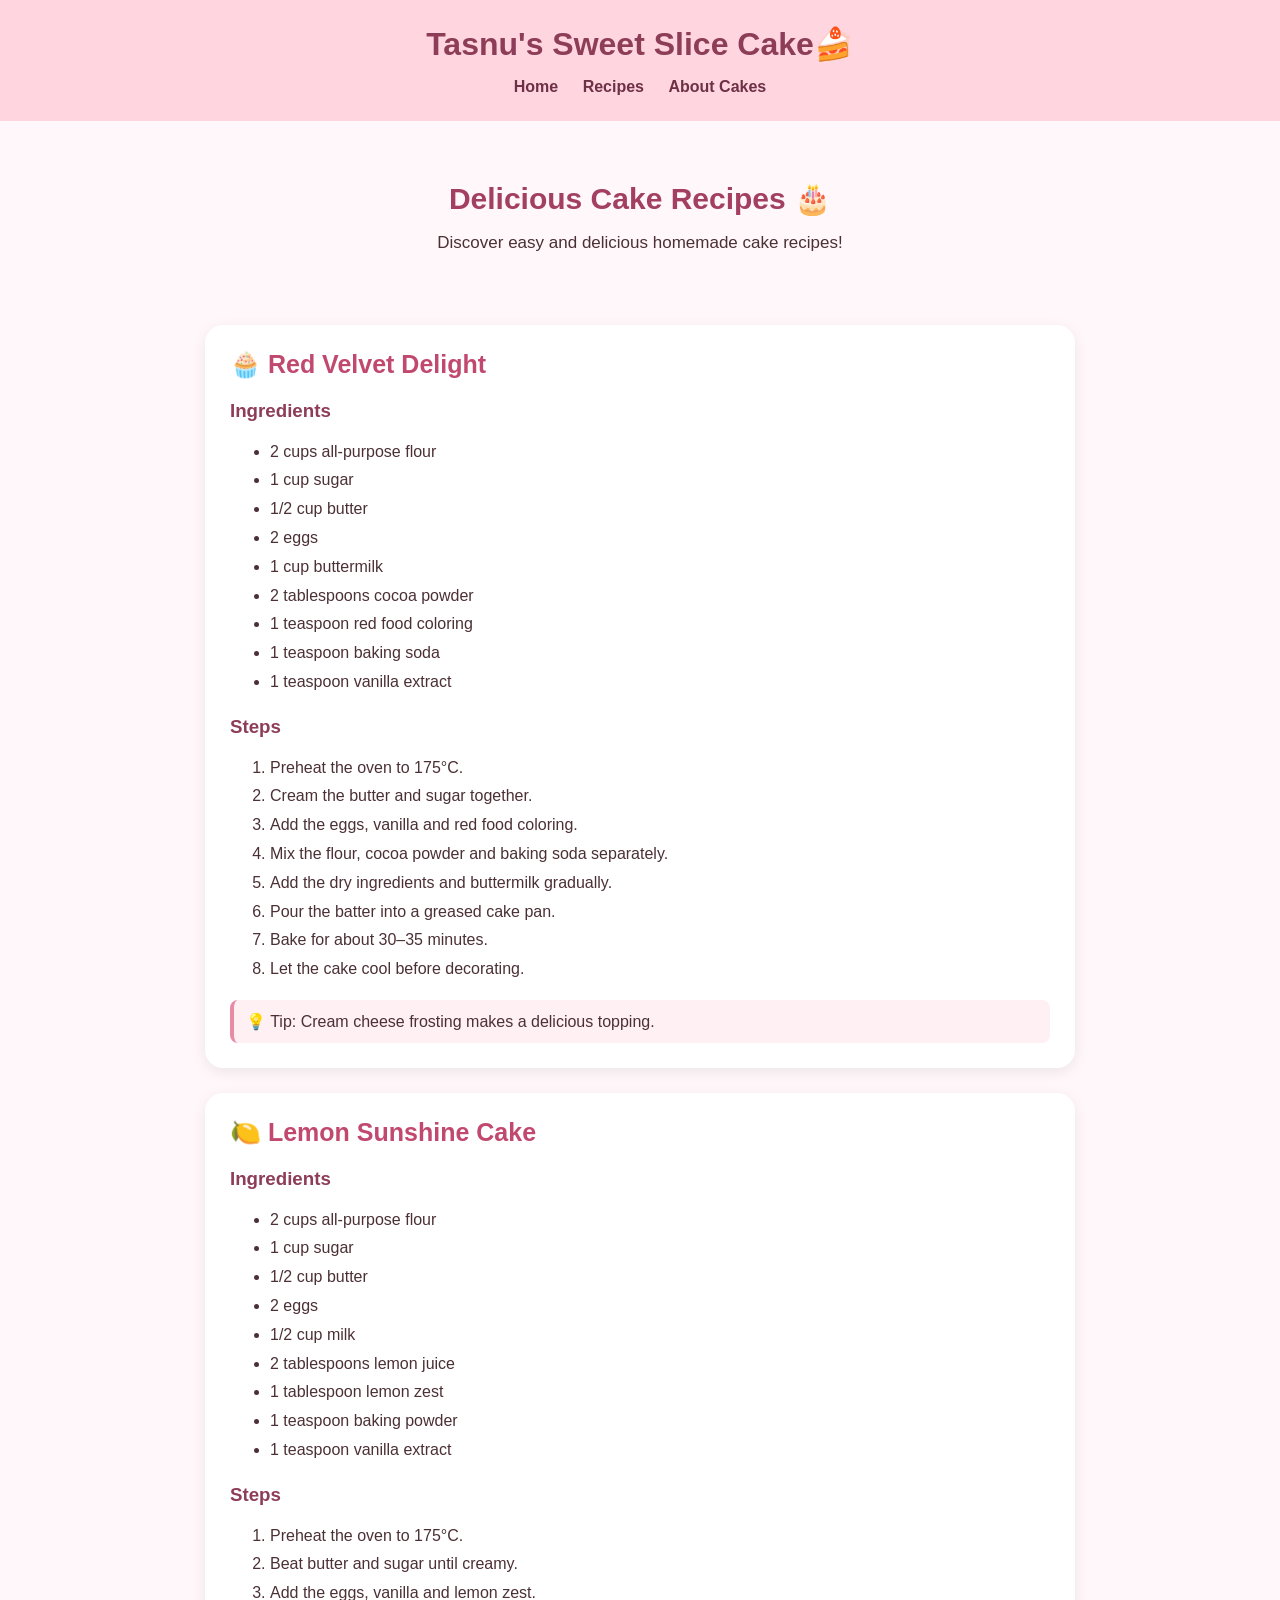
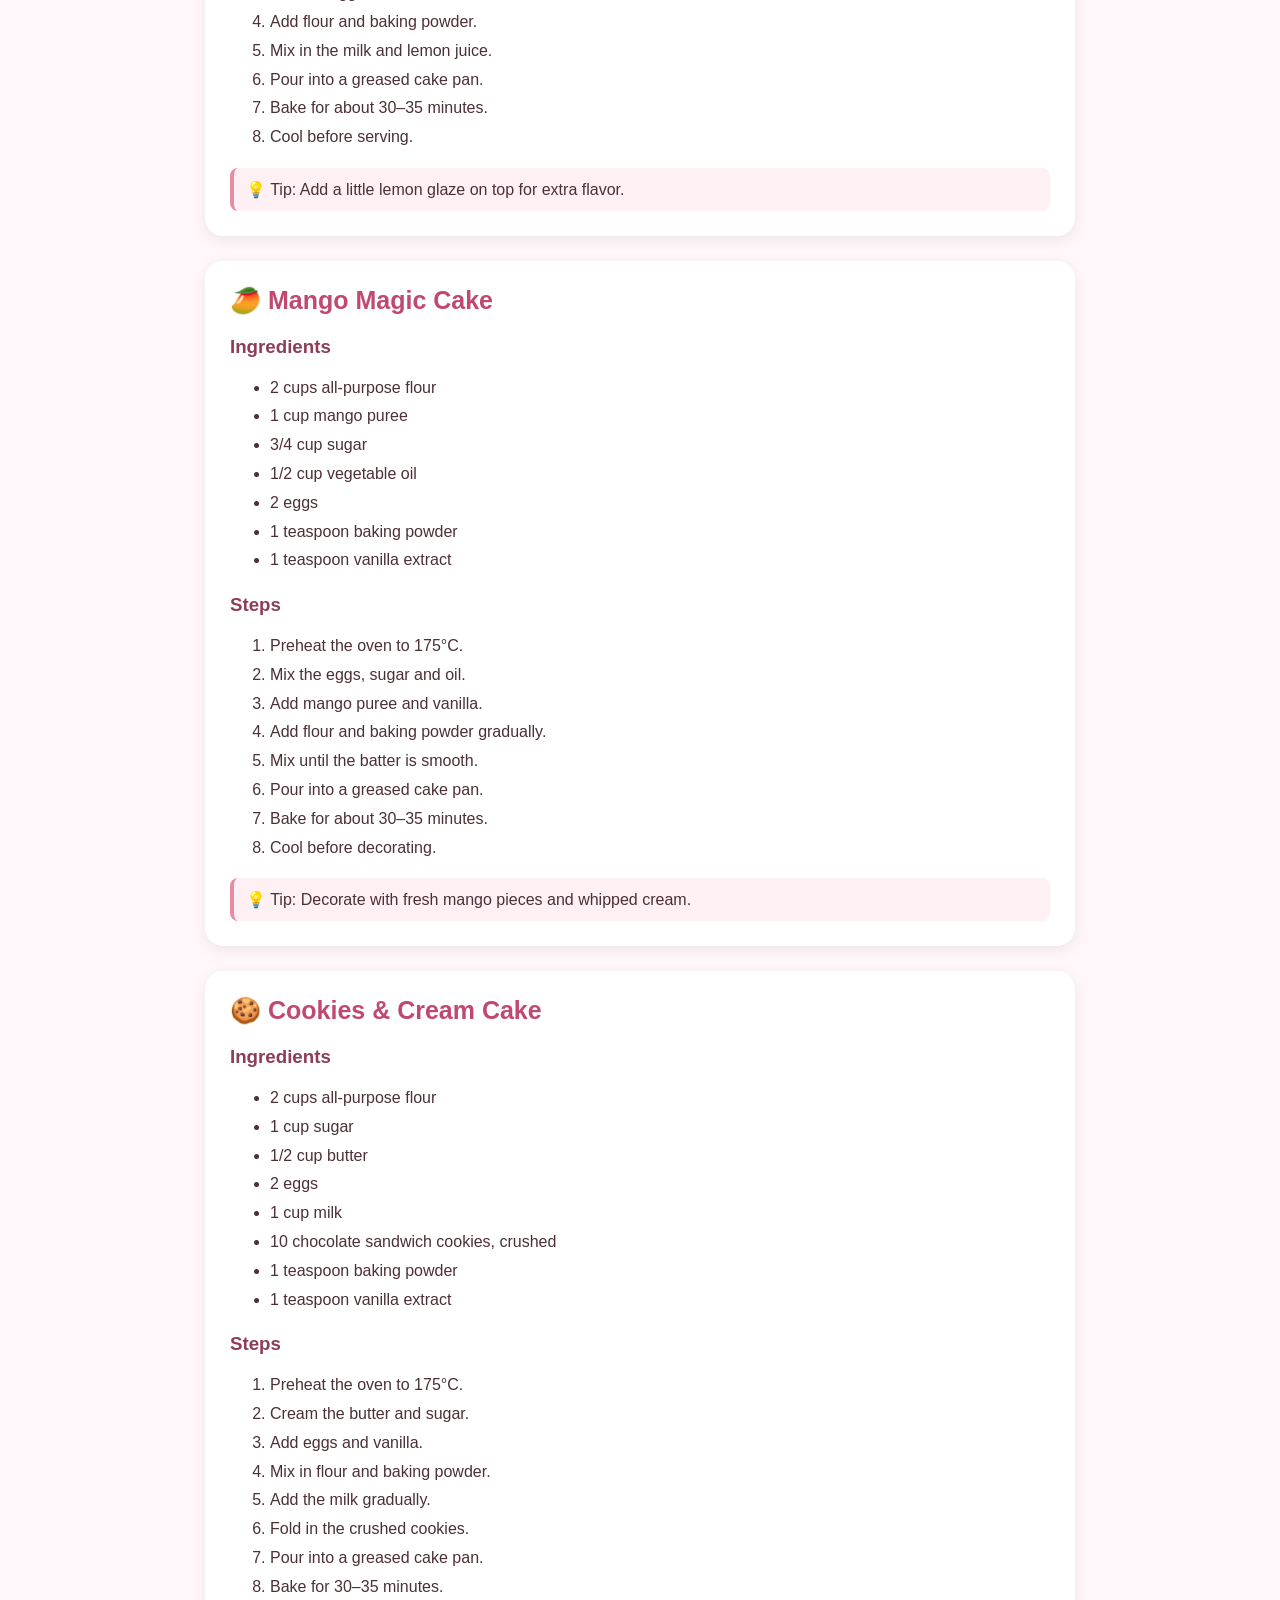
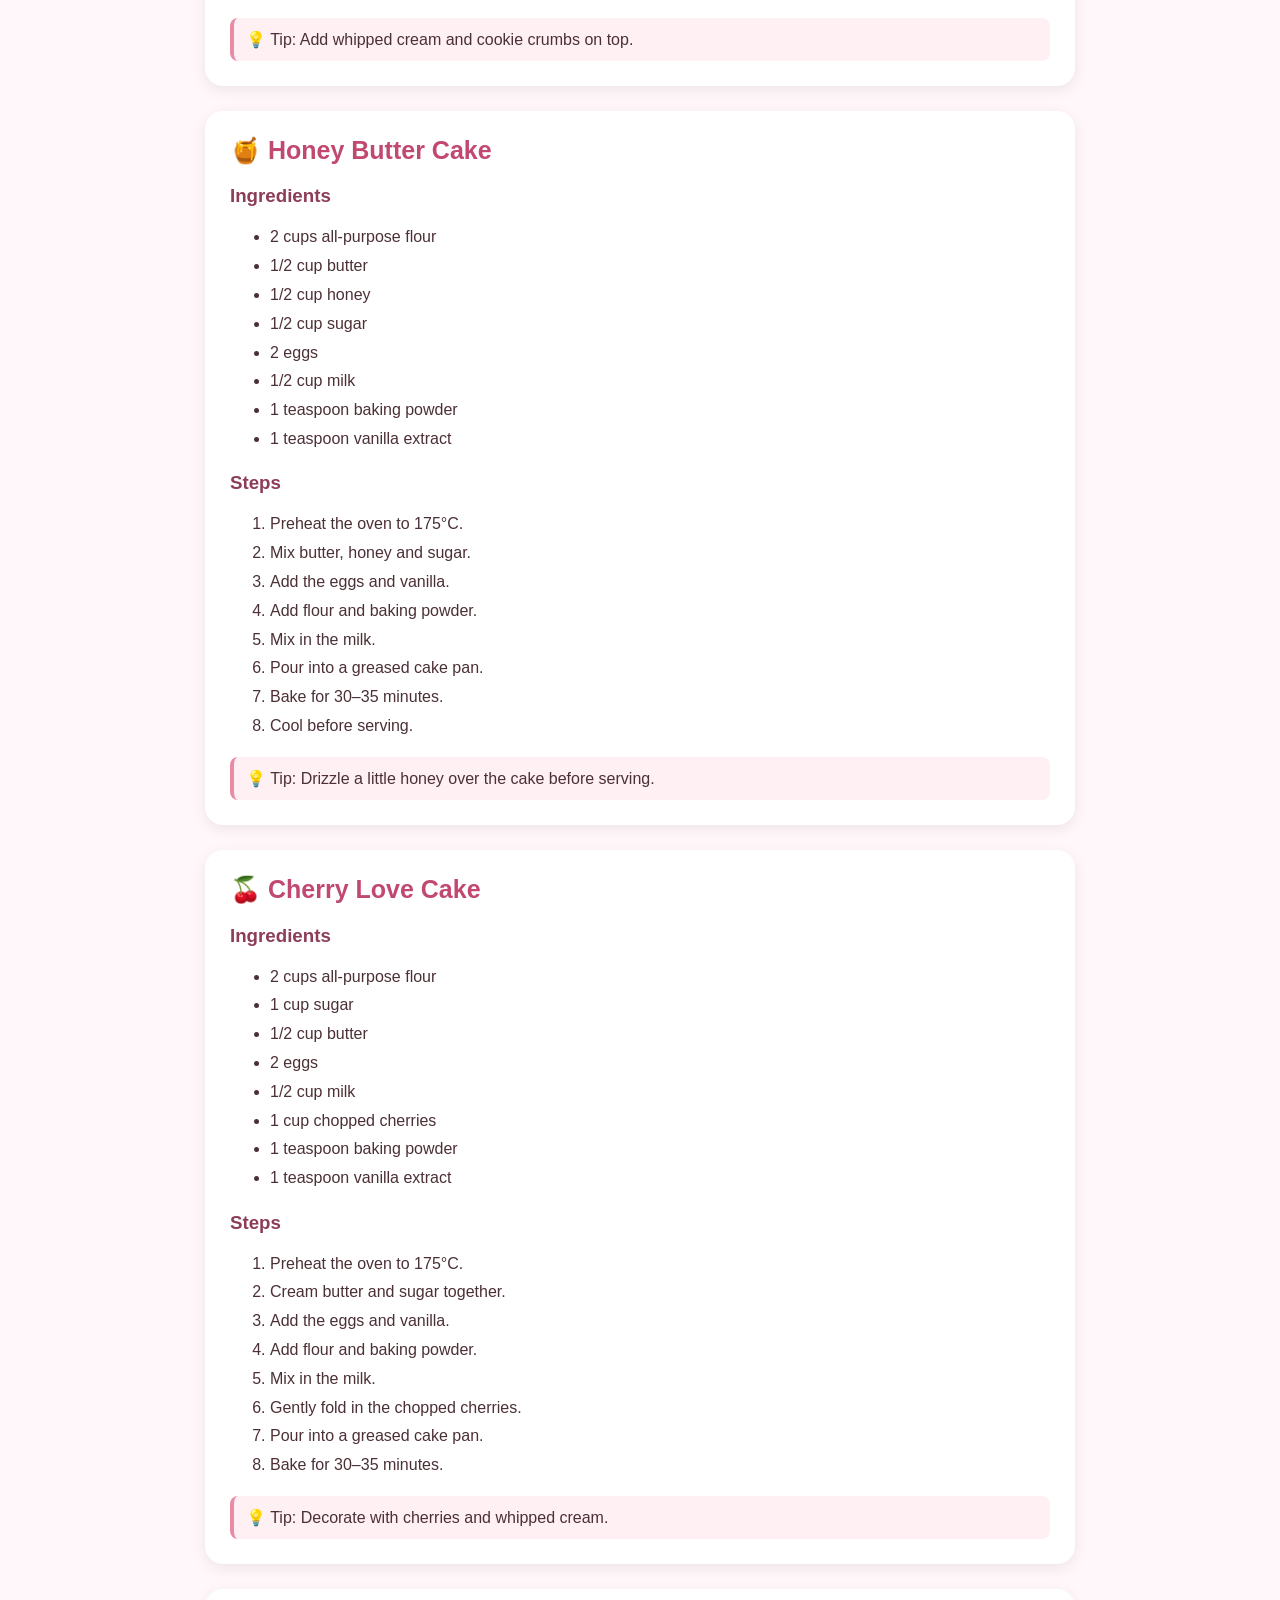
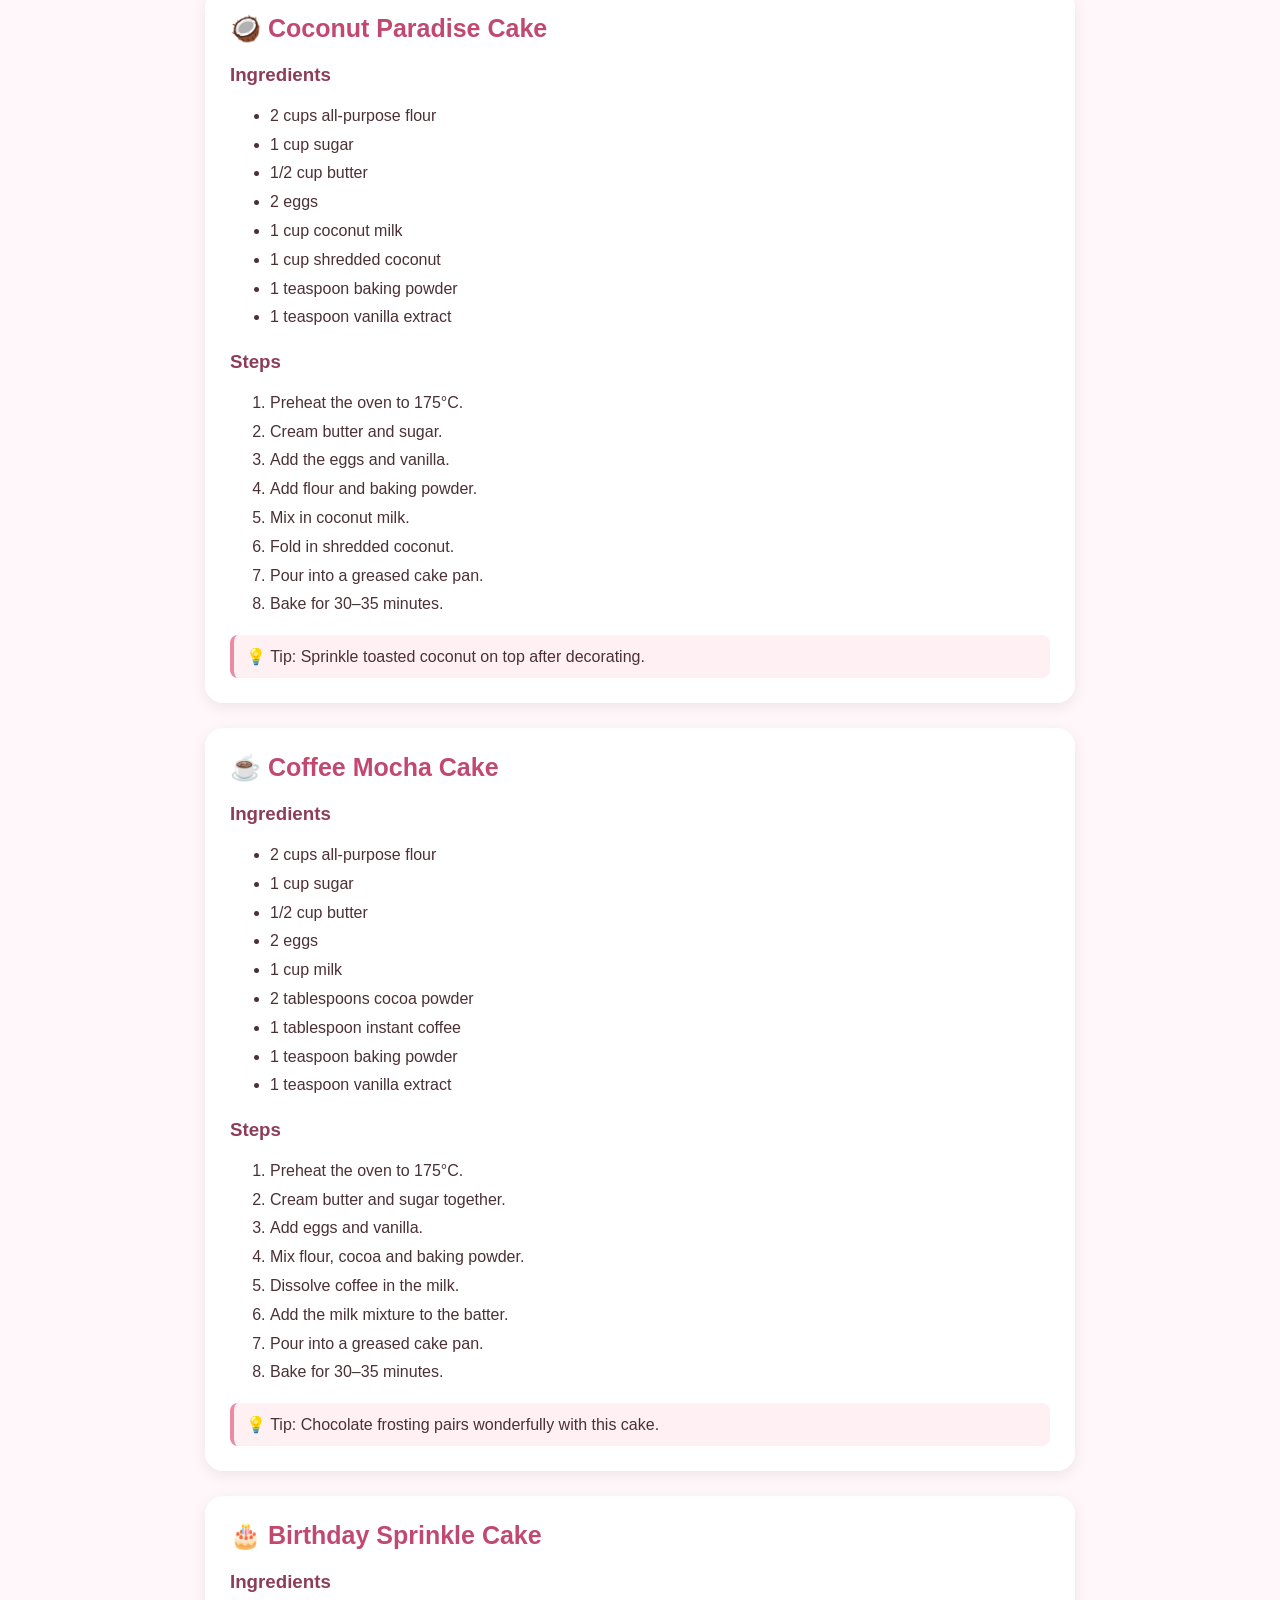
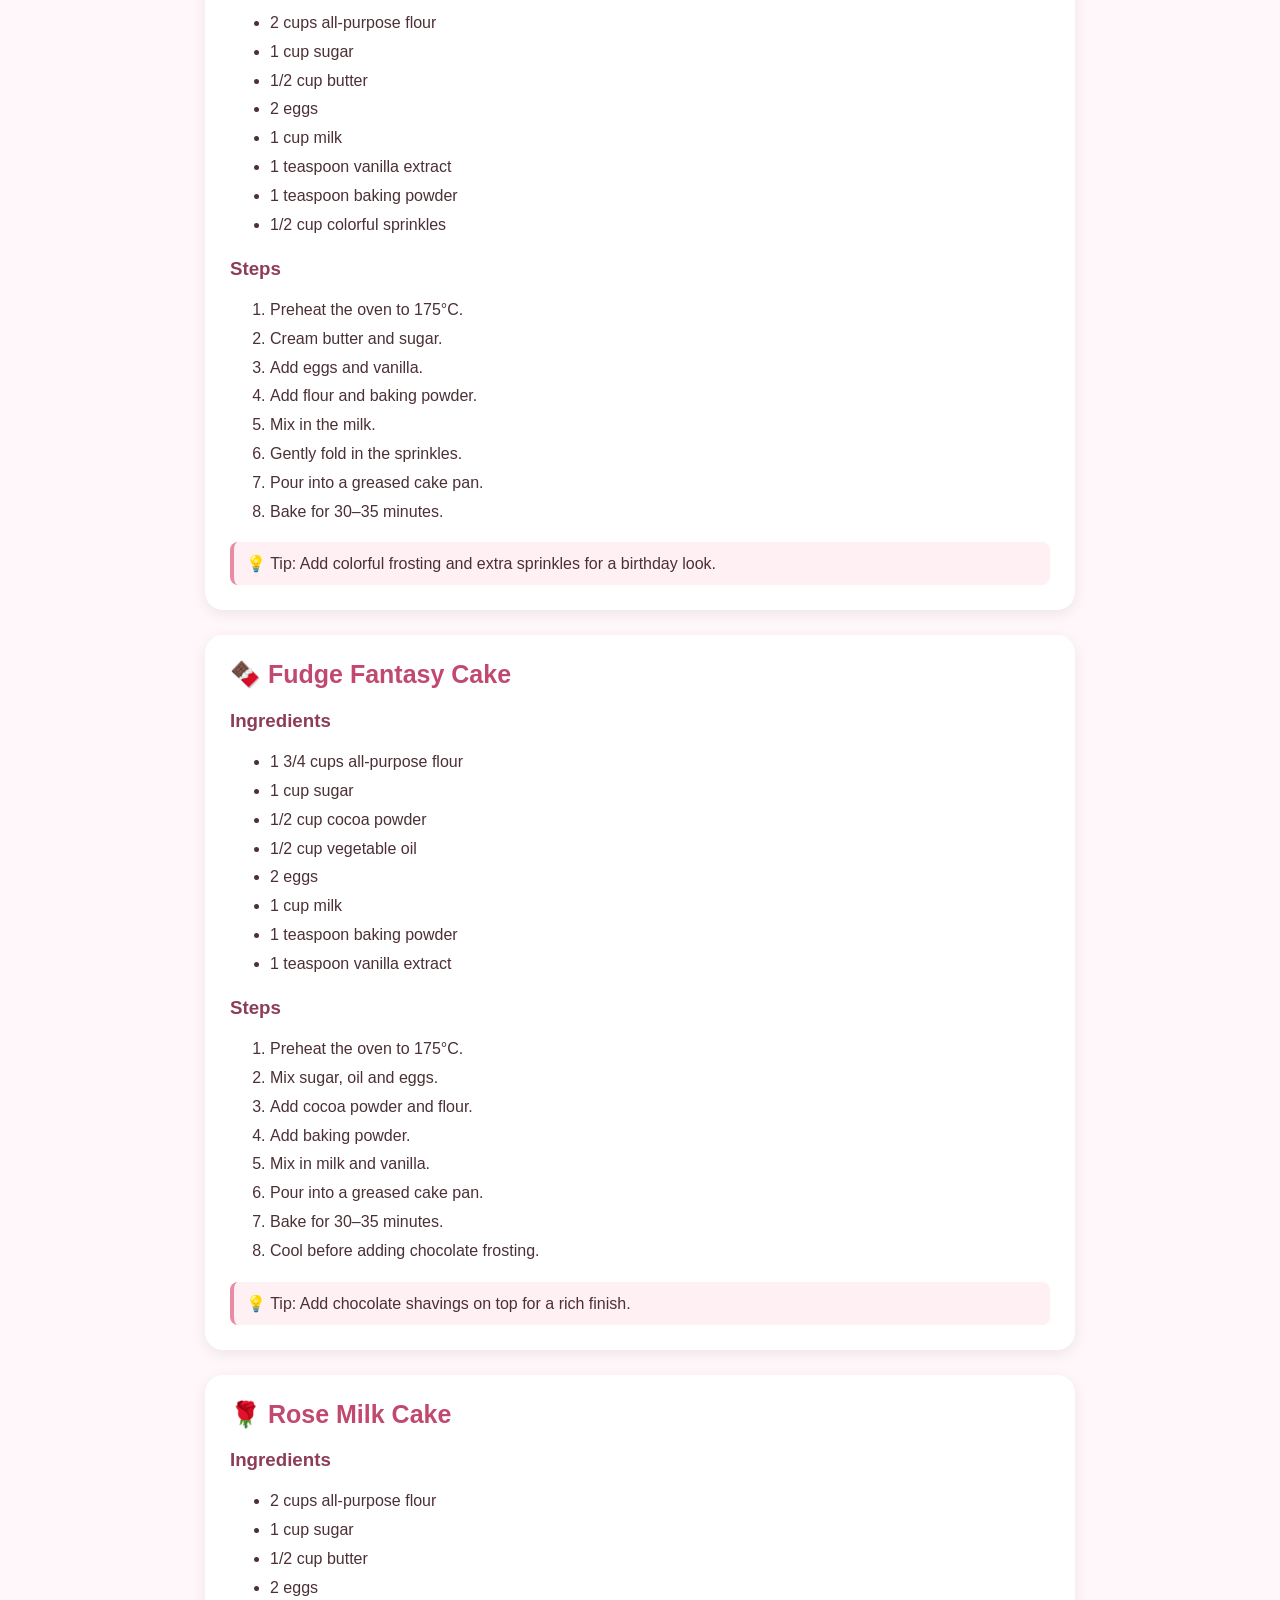
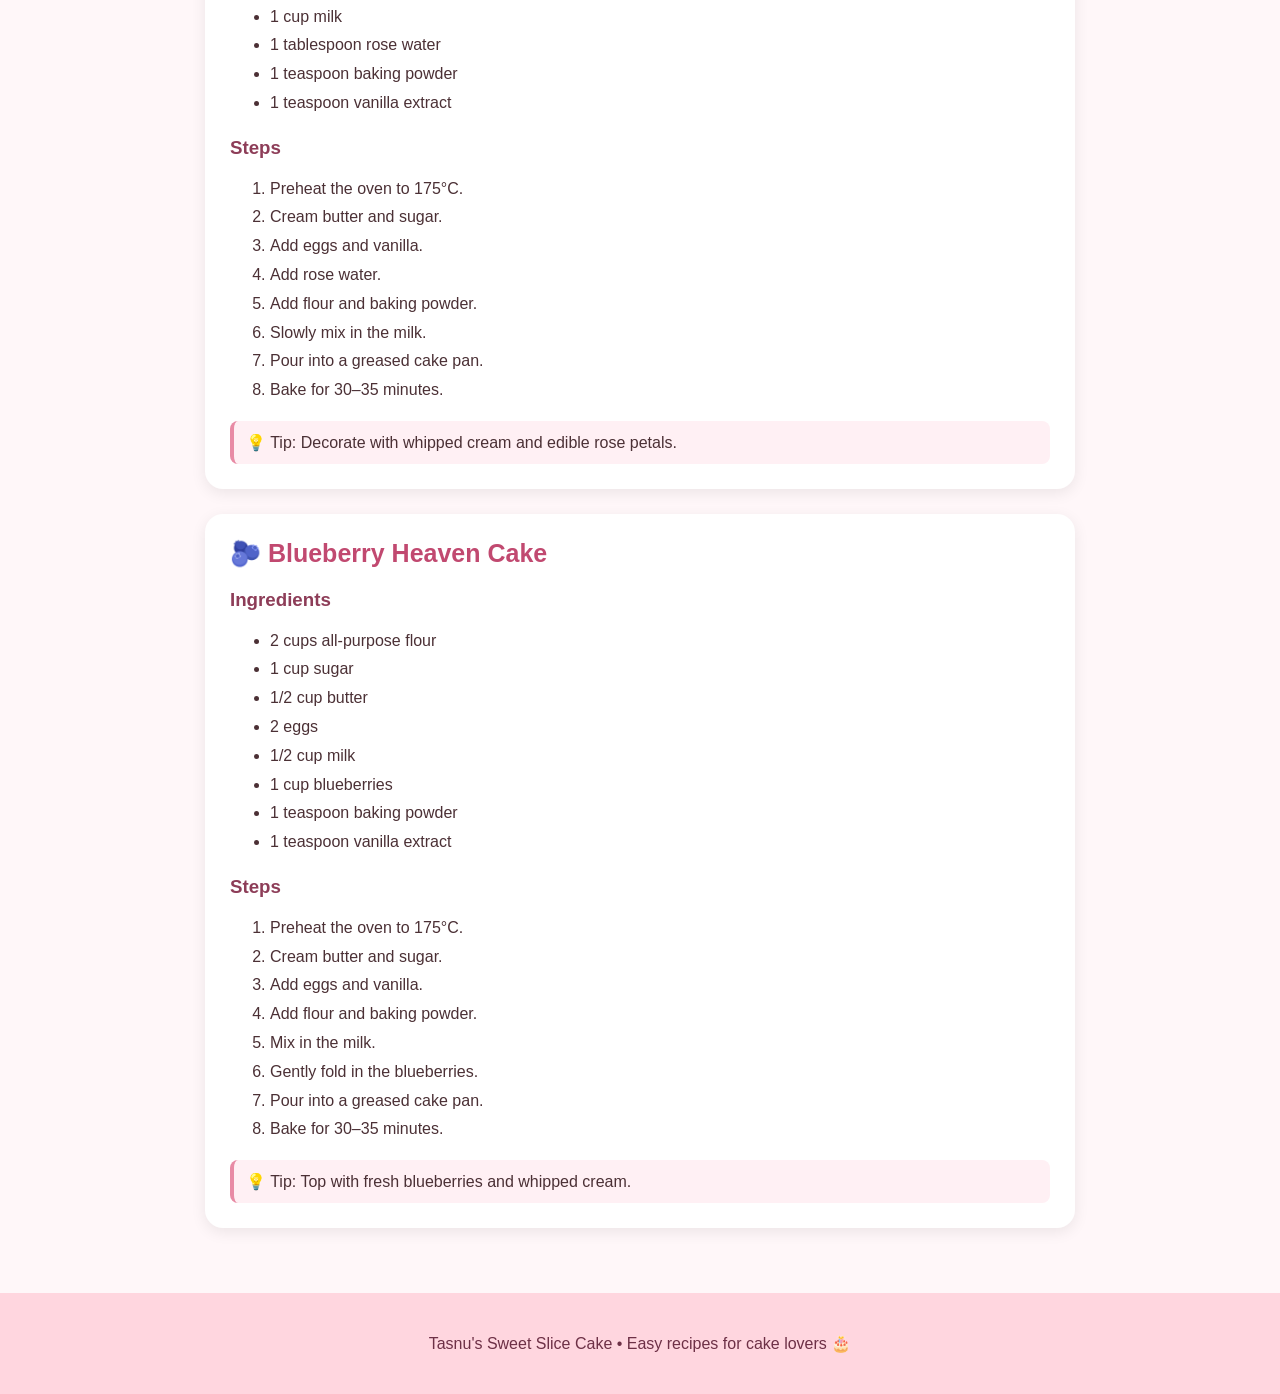
==== commit 5bf4232a: "Update header and footer with Tasnu's name" ====
--- a/recipes.html
+++ b/recipes.html
@@ -4,7 +4,7 @@
     <meta charset="UTF-8">
     <meta name="viewport" content="width=device-width, initial-scale=1.0">
 
-    <title>Sweet Slice | Recipes</title>
+    <title>Tasnu's Sweet Slice Cake | Recipes</title>
 
     <style>
         * {
@@ -120,7 +120,7 @@
 <body>
 
 <header>
-    <h1>Sweet Slice 🍰</h1>
+    <h1>Tasnu's Sweet Slice Cake🍰</h1>
 
     <nav>
         <a href="index.html">Home</a>
@@ -564,7 +564,7 @@
 
 
 <footer>
-    <p>Sweet Slice • Easy recipes for cake lovers 🎂</p>
+    <p>Tasnu's Sweet Slice Cake • Easy recipes for cake lovers 🎂</p>
 </footer>
 
 </body>
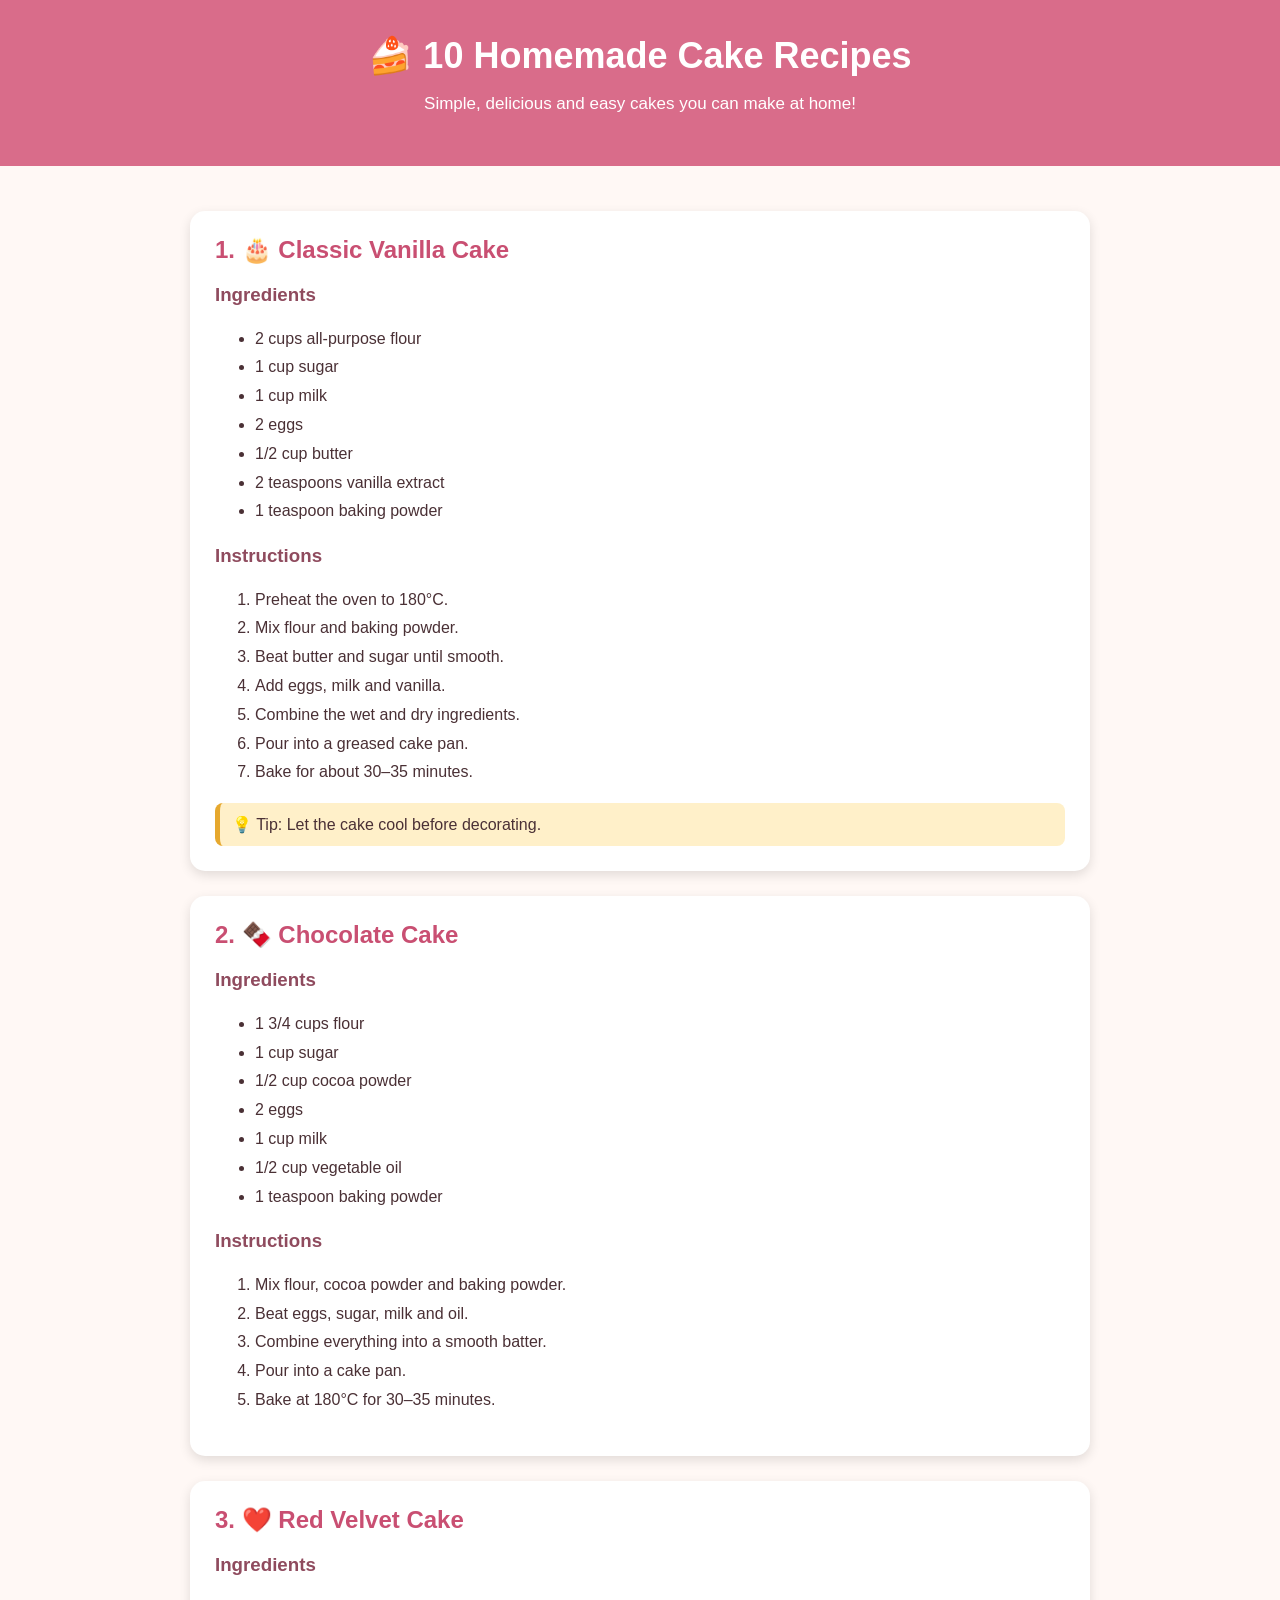
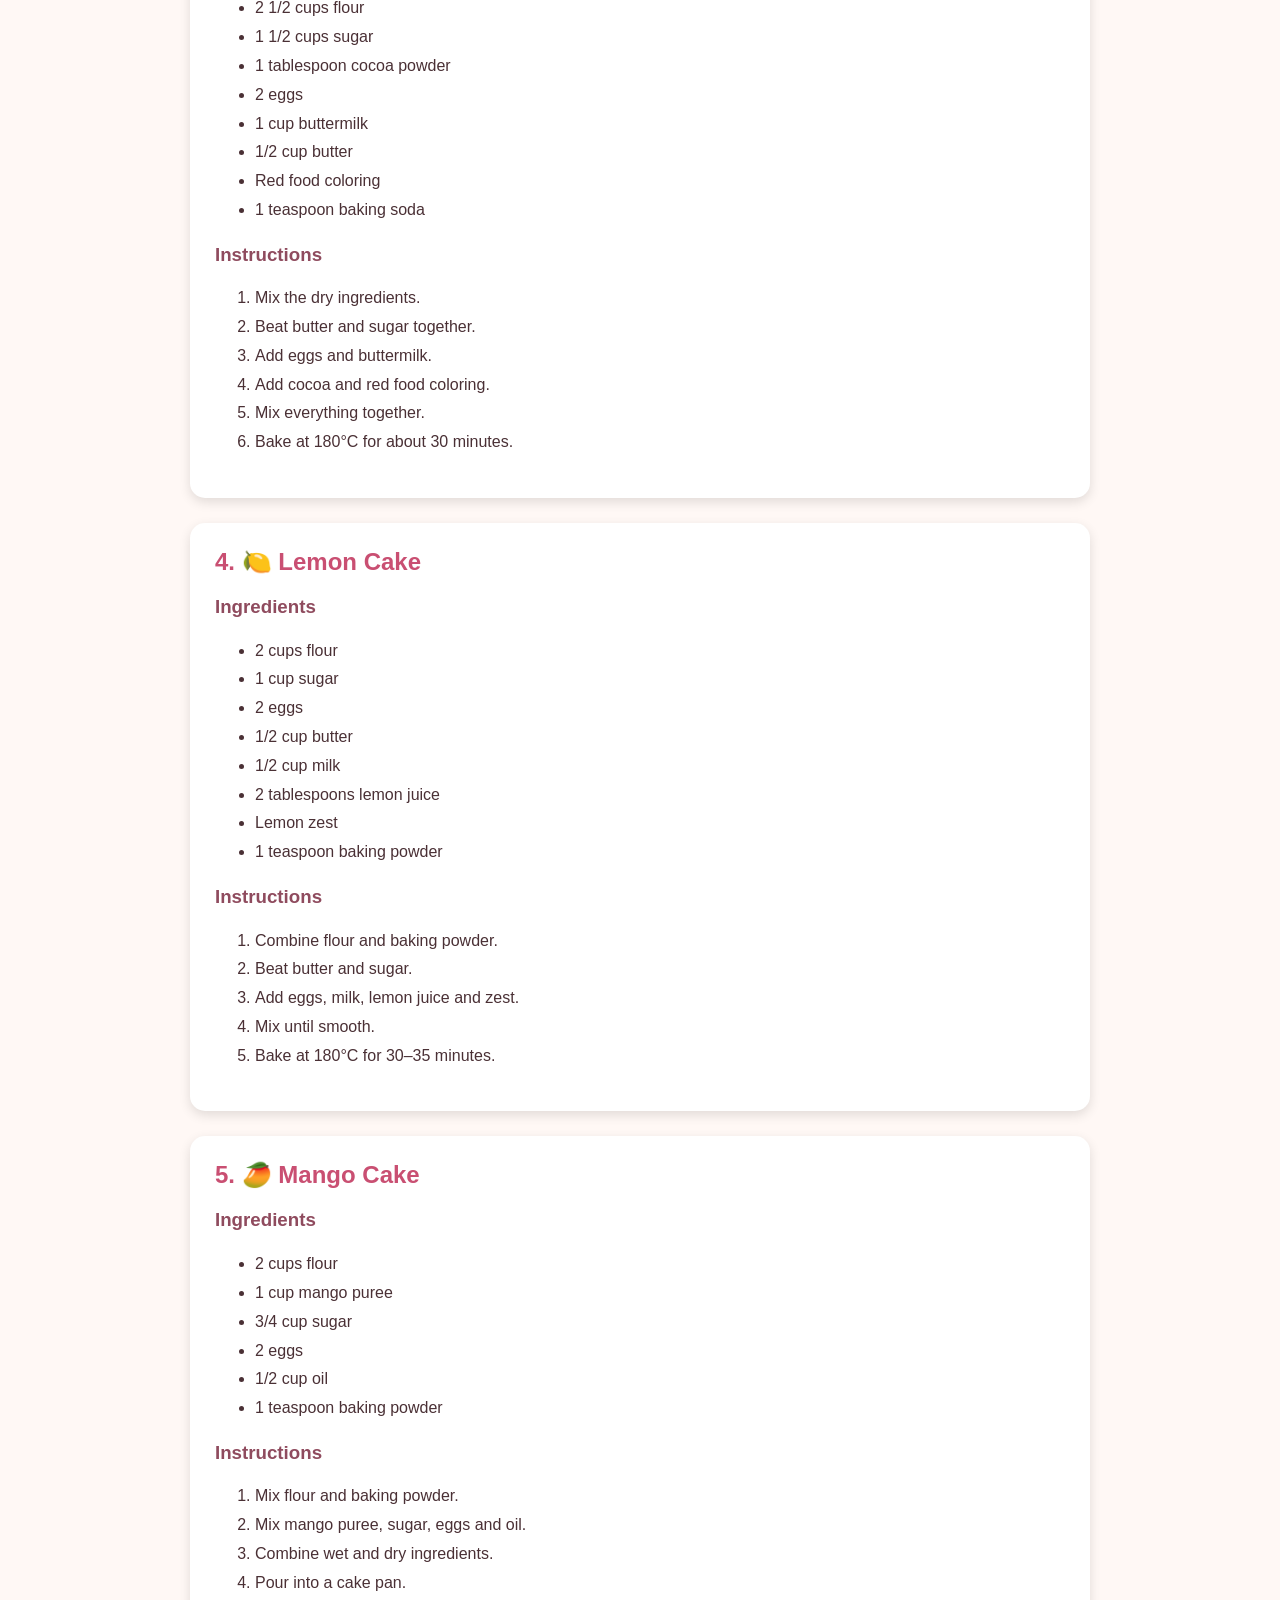
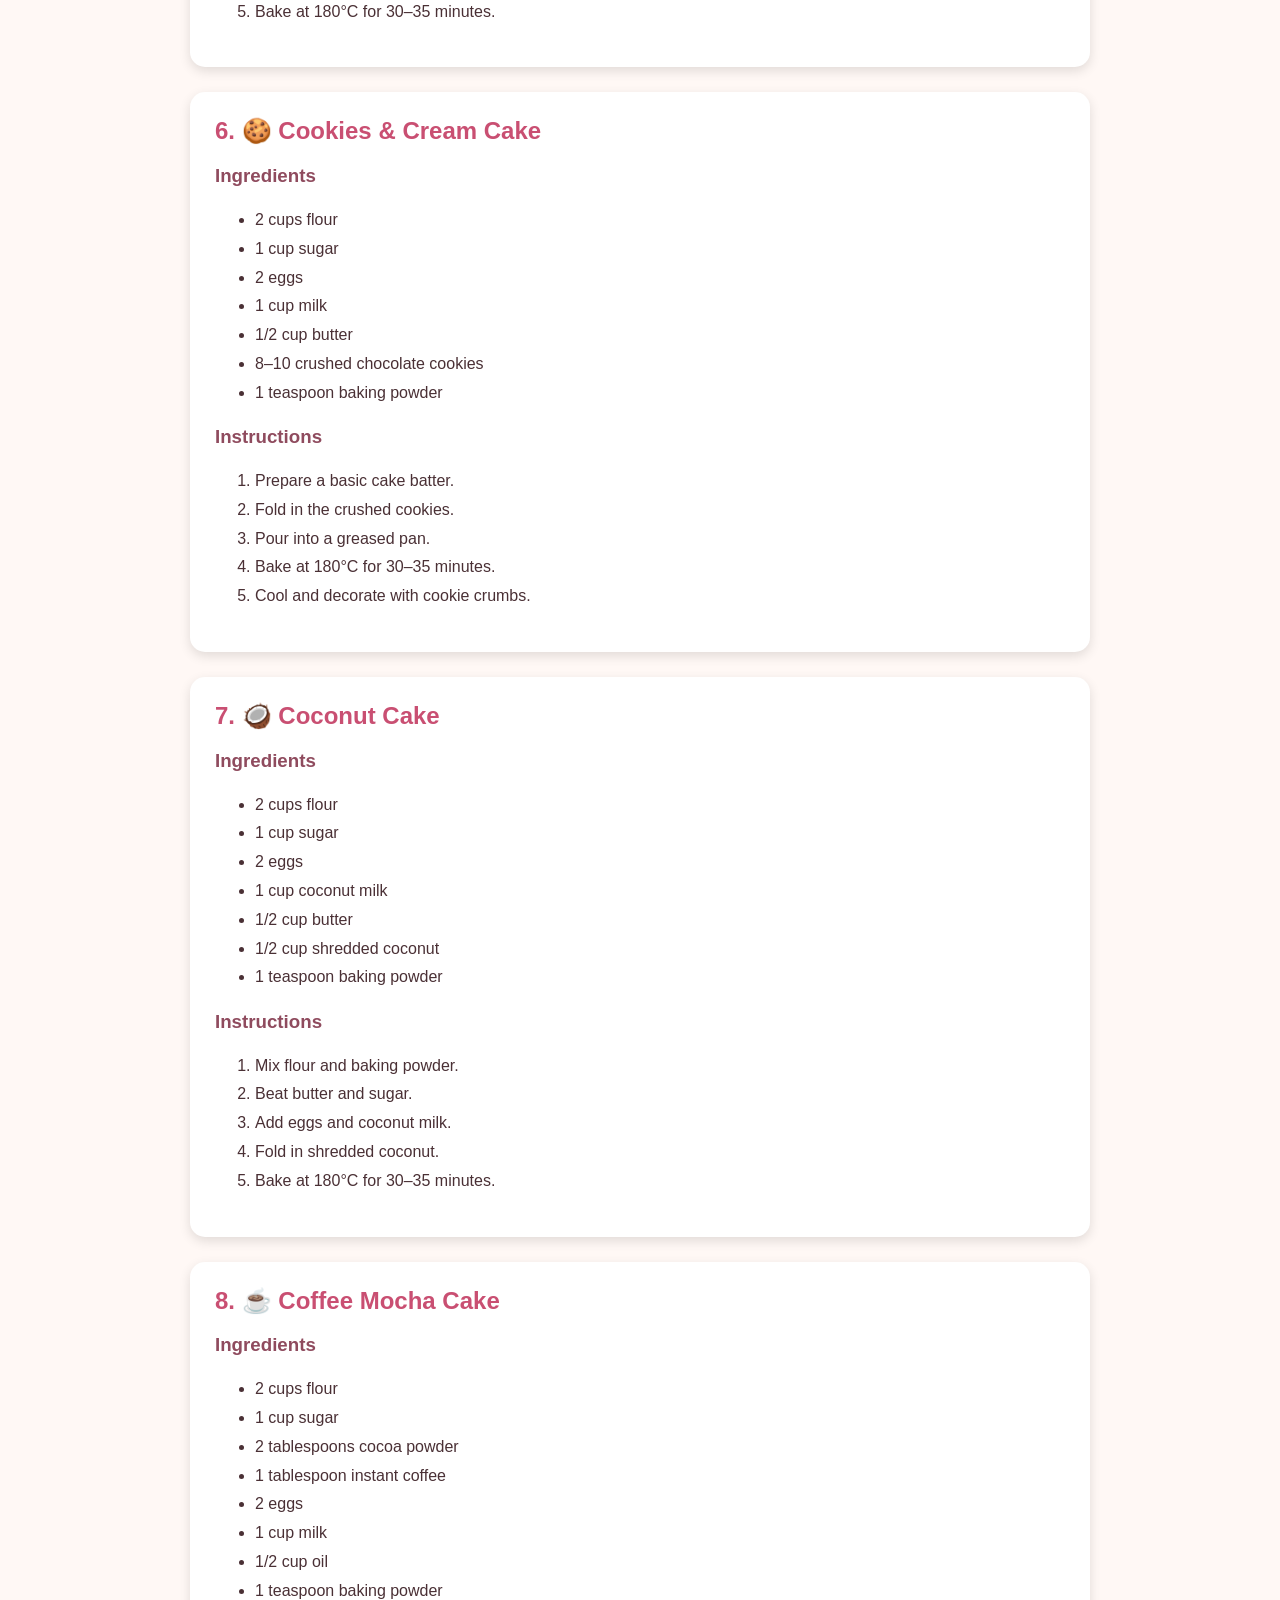
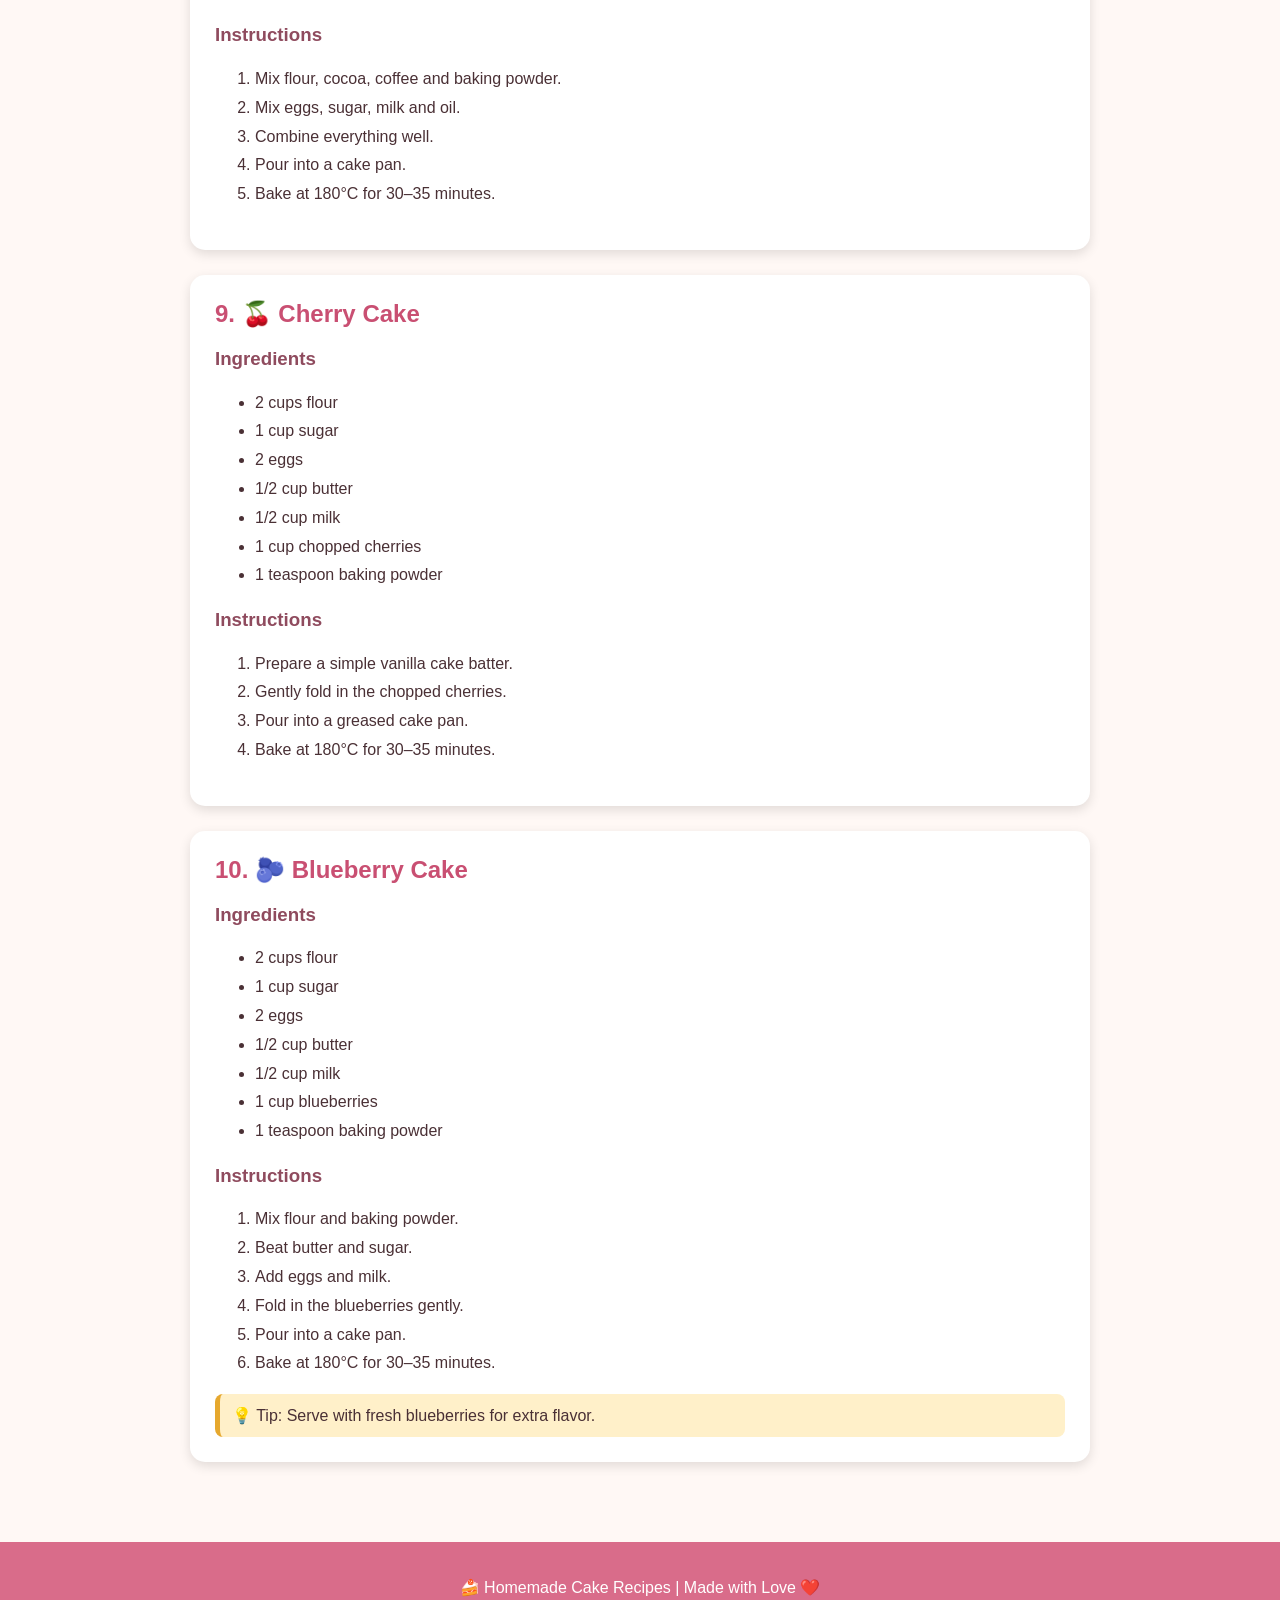
==== commit aaa44635: "Create recipes.html" ====
--- a/recipes.html
+++ b/recipes.html
@@ -3,116 +3,77 @@
 <head>
     <meta charset="UTF-8">
     <meta name="viewport" content="width=device-width, initial-scale=1.0">
-
-    <title>Tasnu's Sweet Slice Cake | Recipes</title>
+    <title>10 Delicious Homemade Cake Recipes</title>
 
     <style>
-        * {
-            box-sizing: border-box;
-        }
-
         body {
             margin: 0;
             font-family: Arial, sans-serif;
-            background: #fff7f9;
-            color: #4b3035;
+            background: #fff8f5;
+            color: #4a3035;
         }
 
         header {
-            background: #ffd6df;
-            padding: 25px 15px;
+            background: #d96c8a;
+            color: white;
             text-align: center;
+            padding: 35px 15px;
         }
 
         header h1 {
-            margin: 0 0 15px;
-            color: #8d3d58;
-        }
-
-        nav a {
-            text-decoration: none;
-            color: #6d3046;
-            font-weight: bold;
-            margin: 0 10px;
-        }
-
-        nav a:hover {
-            color: #d14f78;
-        }
-
-        .hero {
-            text-align: center;
-            padding: 35px 15px 20px;
-        }
-
-        .hero h2 {
-            color: #a33f60;
-            font-size: 30px;
-            margin-bottom: 10px;
-        }
-
-        .hero p {
+            margin: 0;
+            font-size: 36px;
+        }
+
+        header p {
             font-size: 17px;
         }
 
-        .recipes {
+        .container {
             max-width: 900px;
-            margin: auto;
-            padding: 10px 15px 40px;
+            margin: 30px auto;
+            padding: 15px;
         }
 
         .recipe {
             background: white;
-            margin: 25px 0;
+            margin-bottom: 25px;
             padding: 25px;
-            border-radius: 18px;
-            box-shadow: 0 4px 15px rgba(0,0,0,0.08);
+            border-radius: 15px;
+            box-shadow: 0 4px 12px rgba(0,0,0,0.12);
         }
 
         .recipe h2 {
-            color: #c14970;
+            color: #c94f72;
             margin-top: 0;
-            font-size: 25px;
         }
 
         .recipe h3 {
-            color: #8d3d58;
-            margin-bottom: 8px;
-        }
-
-        .recipe ul,
+            color: #8f4b5e;
+        }
+
+        .recipe ul {
+            line-height: 1.8;
+        }
+
         .recipe ol {
             line-height: 1.8;
         }
 
         .tip {
-            background: #fff0f4;
+            background: #fff0c9;
             padding: 12px;
-            border-left: 4px solid #e88ba5;
+            border-left: 5px solid #e6a82e;
             border-radius: 8px;
             margin-top: 15px;
         }
 
         footer {
-            background: #ffd6df;
+            background: #d96c8a;
+            color: white;
             text-align: center;
-            padding: 25px;
-            color: #6d3046;
-        }
-
-        @media (max-width: 600px) {
-            .recipe {
-                padding: 18px;
-            }
-
-            .hero h2 {
-                font-size: 25px;
-            }
-
-            nav a {
-                display: inline-block;
-                margin: 5px;
-            }
+            padding: 20px;
+            margin-top: 40px;
         }
     </style>
 </head>
@@ -120,451 +81,275 @@
 <body>
 
 <header>
-    <h1>Tasnu's Sweet Slice Cake🍰</h1>
-
-    <nav>
-        <a href="index.html">Home</a>
-        <a href="recipes.html">Recipes</a>
-        <a href="about.html">About Cakes</a>
-    </nav>
+    <h1>🍰 10 Homemade Cake Recipes</h1>
+    <p>Simple, delicious and easy cakes you can make at home!</p>
 </header>
 
-
-<section class="hero">
-    <h2>Delicious Cake Recipes 🎂</h2>
-    <p>Discover easy and delicious homemade cake recipes!</p>
-</section>
-
-
-<main class="recipes">
-
-
-    <!-- 1. RED VELVET -->
-
-    <section class="recipe">
-        <h2>🧁 Red Velvet Delight</h2>
+<div class="container">
+
+    <!-- Recipe 1 -->
+    <div class="recipe">
+        <h2>1. 🎂 Classic Vanilla Cake</h2>
 
         <h3>Ingredients</h3>
         <ul>
             <li>2 cups all-purpose flour</li>
             <li>1 cup sugar</li>
-            <li>1/2 cup butter</li>
+            <li>1 cup milk</li>
+            <li>2 eggs</li>
+            <li>1/2 cup butter</li>
+            <li>2 teaspoons vanilla extract</li>
+            <li>1 teaspoon baking powder</li>
+        </ul>
+
+        <h3>Instructions</h3>
+        <ol>
+            <li>Preheat the oven to 180°C.</li>
+            <li>Mix flour and baking powder.</li>
+            <li>Beat butter and sugar until smooth.</li>
+            <li>Add eggs, milk and vanilla.</li>
+            <li>Combine the wet and dry ingredients.</li>
+            <li>Pour into a greased cake pan.</li>
+            <li>Bake for about 30–35 minutes.</li>
+        </ol>
+
+        <div class="tip">💡 Tip: Let the cake cool before decorating.</div>
+    </div>
+
+    <!-- Recipe 2 -->
+    <div class="recipe">
+        <h2>2. 🍫 Chocolate Cake</h2>
+
+        <h3>Ingredients</h3>
+        <ul>
+            <li>1 3/4 cups flour</li>
+            <li>1 cup sugar</li>
+            <li>1/2 cup cocoa powder</li>
+            <li>2 eggs</li>
+            <li>1 cup milk</li>
+            <li>1/2 cup vegetable oil</li>
+            <li>1 teaspoon baking powder</li>
+        </ul>
+
+        <h3>Instructions</h3>
+        <ol>
+            <li>Mix flour, cocoa powder and baking powder.</li>
+            <li>Beat eggs, sugar, milk and oil.</li>
+            <li>Combine everything into a smooth batter.</li>
+            <li>Pour into a cake pan.</li>
+            <li>Bake at 180°C for 30–35 minutes.</li>
+        </ol>
+    </div>
+
+    <!-- Recipe 3 -->
+    <div class="recipe">
+        <h2>3. ❤️ Red Velvet Cake</h2>
+
+        <h3>Ingredients</h3>
+        <ul>
+            <li>2 1/2 cups flour</li>
+            <li>1 1/2 cups sugar</li>
+            <li>1 tablespoon cocoa powder</li>
             <li>2 eggs</li>
             <li>1 cup buttermilk</li>
-            <li>2 tablespoons cocoa powder</li>
-            <li>1 teaspoon red food coloring</li>
+            <li>1/2 cup butter</li>
+            <li>Red food coloring</li>
             <li>1 teaspoon baking soda</li>
-            <li>1 teaspoon vanilla extract</li>
-        </ul>
-
-        <h3>Steps</h3>
-        <ol>
-            <li>Preheat the oven to 175°C.</li>
-            <li>Cream the butter and sugar together.</li>
-            <li>Add the eggs, vanilla and red food coloring.</li>
-            <li>Mix the flour, cocoa powder and baking soda separately.</li>
-            <li>Add the dry ingredients and buttermilk gradually.</li>
-            <li>Pour the batter into a greased cake pan.</li>
-            <li>Bake for about 30–35 minutes.</li>
-            <li>Let the cake cool before decorating.</li>
-        </ol>
-
-        <div class="tip">
-            💡 Tip: Cream cheese frosting makes a delicious topping.
-        </div>
-    </section>
-
-
-    <!-- 2. LEMON -->
-
-    <section class="recipe">
-        <h2>🍋 Lemon Sunshine Cake</h2>
-
-        <h3>Ingredients</h3>
-        <ul>
-            <li>2 cups all-purpose flour</li>
-            <li>1 cup sugar</li>
-            <li>1/2 cup butter</li>
-            <li>2 eggs</li>
+        </ul>
+
+        <h3>Instructions</h3>
+        <ol>
+            <li>Mix the dry ingredients.</li>
+            <li>Beat butter and sugar together.</li>
+            <li>Add eggs and buttermilk.</li>
+            <li>Add cocoa and red food coloring.</li>
+            <li>Mix everything together.</li>
+            <li>Bake at 180°C for about 30 minutes.</li>
+        </ol>
+    </div>
+
+    <!-- Recipe 4 -->
+    <div class="recipe">
+        <h2>4. 🍋 Lemon Cake</h2>
+
+        <h3>Ingredients</h3>
+        <ul>
+            <li>2 cups flour</li>
+            <li>1 cup sugar</li>
+            <li>2 eggs</li>
+            <li>1/2 cup butter</li>
             <li>1/2 cup milk</li>
             <li>2 tablespoons lemon juice</li>
-            <li>1 tablespoon lemon zest</li>
-            <li>1 teaspoon baking powder</li>
-            <li>1 teaspoon vanilla extract</li>
-        </ul>
-
-        <h3>Steps</h3>
-        <ol>
-            <li>Preheat the oven to 175°C.</li>
-            <li>Beat butter and sugar until creamy.</li>
-            <li>Add the eggs, vanilla and lemon zest.</li>
-            <li>Add flour and baking powder.</li>
-            <li>Mix in the milk and lemon juice.</li>
-            <li>Pour into a greased cake pan.</li>
-            <li>Bake for about 30–35 minutes.</li>
-            <li>Cool before serving.</li>
-        </ol>
-
-        <div class="tip">
-            💡 Tip: Add a little lemon glaze on top for extra flavor.
-        </div>
-    </section>
-
-
-    <!-- 3. MANGO -->
-
-    <section class="recipe">
-        <h2>🥭 Mango Magic Cake</h2>
-
-        <h3>Ingredients</h3>
-        <ul>
-            <li>2 cups all-purpose flour</li>
+            <li>Lemon zest</li>
+            <li>1 teaspoon baking powder</li>
+        </ul>
+
+        <h3>Instructions</h3>
+        <ol>
+            <li>Combine flour and baking powder.</li>
+            <li>Beat butter and sugar.</li>
+            <li>Add eggs, milk, lemon juice and zest.</li>
+            <li>Mix until smooth.</li>
+            <li>Bake at 180°C for 30–35 minutes.</li>
+        </ol>
+    </div>
+
+    <!-- Recipe 5 -->
+    <div class="recipe">
+        <h2>5. 🥭 Mango Cake</h2>
+
+        <h3>Ingredients</h3>
+        <ul>
+            <li>2 cups flour</li>
             <li>1 cup mango puree</li>
             <li>3/4 cup sugar</li>
-            <li>1/2 cup vegetable oil</li>
-            <li>2 eggs</li>
-            <li>1 teaspoon baking powder</li>
-            <li>1 teaspoon vanilla extract</li>
-        </ul>
-
-        <h3>Steps</h3>
-        <ol>
-            <li>Preheat the oven to 175°C.</li>
-            <li>Mix the eggs, sugar and oil.</li>
-            <li>Add mango puree and vanilla.</li>
-            <li>Add flour and baking powder gradually.</li>
-            <li>Mix until the batter is smooth.</li>
-            <li>Pour into a greased cake pan.</li>
-            <li>Bake for about 30–35 minutes.</li>
-            <li>Cool before decorating.</li>
-        </ol>
-
-        <div class="tip">
-            💡 Tip: Decorate with fresh mango pieces and whipped cream.
-        </div>
-    </section>
-
-
-    <!-- 4. COOKIES AND CREAM -->
-
-    <section class="recipe">
-        <h2>🍪 Cookies &amp; Cream Cake</h2>
-
-        <h3>Ingredients</h3>
-        <ul>
-            <li>2 cups all-purpose flour</li>
-            <li>1 cup sugar</li>
-            <li>1/2 cup butter</li>
+            <li>2 eggs</li>
+            <li>1/2 cup oil</li>
+            <li>1 teaspoon baking powder</li>
+        </ul>
+
+        <h3>Instructions</h3>
+        <ol>
+            <li>Mix flour and baking powder.</li>
+            <li>Mix mango puree, sugar, eggs and oil.</li>
+            <li>Combine wet and dry ingredients.</li>
+            <li>Pour into a cake pan.</li>
+            <li>Bake at 180°C for 30–35 minutes.</li>
+        </ol>
+    </div>
+
+    <!-- Recipe 6 -->
+    <div class="recipe">
+        <h2>6. 🍪 Cookies & Cream Cake</h2>
+
+        <h3>Ingredients</h3>
+        <ul>
+            <li>2 cups flour</li>
+            <li>1 cup sugar</li>
             <li>2 eggs</li>
             <li>1 cup milk</li>
-            <li>10 chocolate sandwich cookies, crushed</li>
-            <li>1 teaspoon baking powder</li>
-            <li>1 teaspoon vanilla extract</li>
-        </ul>
-
-        <h3>Steps</h3>
-        <ol>
-            <li>Preheat the oven to 175°C.</li>
-            <li>Cream the butter and sugar.</li>
-            <li>Add eggs and vanilla.</li>
-            <li>Mix in flour and baking powder.</li>
-            <li>Add the milk gradually.</li>
+            <li>1/2 cup butter</li>
+            <li>8–10 crushed chocolate cookies</li>
+            <li>1 teaspoon baking powder</li>
+        </ul>
+
+        <h3>Instructions</h3>
+        <ol>
+            <li>Prepare a basic cake batter.</li>
             <li>Fold in the crushed cookies.</li>
-            <li>Pour into a greased cake pan.</li>
-            <li>Bake for 30–35 minutes.</li>
-        </ol>
-
-        <div class="tip">
-            💡 Tip: Add whipped cream and cookie crumbs on top.
-        </div>
-    </section>
-
-
-    <!-- 5. HONEY BUTTER -->
-
-    <section class="recipe">
-        <h2>🍯 Honey Butter Cake</h2>
-
-        <h3>Ingredients</h3>
-        <ul>
-            <li>2 cups all-purpose flour</li>
-            <li>1/2 cup butter</li>
-            <li>1/2 cup honey</li>
-            <li>1/2 cup sugar</li>
-            <li>2 eggs</li>
-            <li>1/2 cup milk</li>
-            <li>1 teaspoon baking powder</li>
-            <li>1 teaspoon vanilla extract</li>
-        </ul>
-
-        <h3>Steps</h3>
-        <ol>
-            <li>Preheat the oven to 175°C.</li>
-            <li>Mix butter, honey and sugar.</li>
-            <li>Add the eggs and vanilla.</li>
-            <li>Add flour and baking powder.</li>
-            <li>Mix in the milk.</li>
-            <li>Pour into a greased cake pan.</li>
-            <li>Bake for 30–35 minutes.</li>
-            <li>Cool before serving.</li>
-        </ol>
-
-        <div class="tip">
-            💡 Tip: Drizzle a little honey over the cake before serving.
-        </div>
-    </section>
-
-
-    <!-- 6. CHERRY -->
-
-    <section class="recipe">
-        <h2>🍒 Cherry Love Cake</h2>
-
-        <h3>Ingredients</h3>
-        <ul>
-            <li>2 cups all-purpose flour</li>
-            <li>1 cup sugar</li>
-            <li>1/2 cup butter</li>
-            <li>2 eggs</li>
+            <li>Pour into a greased pan.</li>
+            <li>Bake at 180°C for 30–35 minutes.</li>
+            <li>Cool and decorate with cookie crumbs.</li>
+        </ol>
+    </div>
+
+    <!-- Recipe 7 -->
+    <div class="recipe">
+        <h2>7. 🥥 Coconut Cake</h2>
+
+        <h3>Ingredients</h3>
+        <ul>
+            <li>2 cups flour</li>
+            <li>1 cup sugar</li>
+            <li>2 eggs</li>
+            <li>1 cup coconut milk</li>
+            <li>1/2 cup butter</li>
+            <li>1/2 cup shredded coconut</li>
+            <li>1 teaspoon baking powder</li>
+        </ul>
+
+        <h3>Instructions</h3>
+        <ol>
+            <li>Mix flour and baking powder.</li>
+            <li>Beat butter and sugar.</li>
+            <li>Add eggs and coconut milk.</li>
+            <li>Fold in shredded coconut.</li>
+            <li>Bake at 180°C for 30–35 minutes.</li>
+        </ol>
+    </div>
+
+    <!-- Recipe 8 -->
+    <div class="recipe">
+        <h2>8. ☕ Coffee Mocha Cake</h2>
+
+        <h3>Ingredients</h3>
+        <ul>
+            <li>2 cups flour</li>
+            <li>1 cup sugar</li>
+            <li>2 tablespoons cocoa powder</li>
+            <li>1 tablespoon instant coffee</li>
+            <li>2 eggs</li>
+            <li>1 cup milk</li>
+            <li>1/2 cup oil</li>
+            <li>1 teaspoon baking powder</li>
+        </ul>
+
+        <h3>Instructions</h3>
+        <ol>
+            <li>Mix flour, cocoa, coffee and baking powder.</li>
+            <li>Mix eggs, sugar, milk and oil.</li>
+            <li>Combine everything well.</li>
+            <li>Pour into a cake pan.</li>
+            <li>Bake at 180°C for 30–35 minutes.</li>
+        </ol>
+    </div>
+
+    <!-- Recipe 9 -->
+    <div class="recipe">
+        <h2>9. 🍒 Cherry Cake</h2>
+
+        <h3>Ingredients</h3>
+        <ul>
+            <li>2 cups flour</li>
+            <li>1 cup sugar</li>
+            <li>2 eggs</li>
+            <li>1/2 cup butter</li>
             <li>1/2 cup milk</li>
             <li>1 cup chopped cherries</li>
             <li>1 teaspoon baking powder</li>
-            <li>1 teaspoon vanilla extract</li>
-        </ul>
-
-        <h3>Steps</h3>
-        <ol>
-            <li>Preheat the oven to 175°C.</li>
-            <li>Cream butter and sugar together.</li>
-            <li>Add the eggs and vanilla.</li>
-            <li>Add flour and baking powder.</li>
-            <li>Mix in the milk.</li>
+        </ul>
+
+        <h3>Instructions</h3>
+        <ol>
+            <li>Prepare a simple vanilla cake batter.</li>
             <li>Gently fold in the chopped cherries.</li>
             <li>Pour into a greased cake pan.</li>
-            <li>Bake for 30–35 minutes.</li>
-        </ol>
-
-        <div class="tip">
-            💡 Tip: Decorate with cherries and whipped cream.
-        </div>
-    </section>
-
-
-    <!-- 7. COCONUT -->
-
-    <section class="recipe">
-        <h2>🥥 Coconut Paradise Cake</h2>
-
-        <h3>Ingredients</h3>
-        <ul>
-            <li>2 cups all-purpose flour</li>
-            <li>1 cup sugar</li>
-            <li>1/2 cup butter</li>
-            <li>2 eggs</li>
-            <li>1 cup coconut milk</li>
-            <li>1 cup shredded coconut</li>
-            <li>1 teaspoon baking powder</li>
-            <li>1 teaspoon vanilla extract</li>
-        </ul>
-
-        <h3>Steps</h3>
-        <ol>
-            <li>Preheat the oven to 175°C.</li>
-            <li>Cream butter and sugar.</li>
-            <li>Add the eggs and vanilla.</li>
-            <li>Add flour and baking powder.</li>
-            <li>Mix in coconut milk.</li>
-            <li>Fold in shredded coconut.</li>
-            <li>Pour into a greased cake pan.</li>
-            <li>Bake for 30–35 minutes.</li>
-        </ol>
-
-        <div class="tip">
-            💡 Tip: Sprinkle toasted coconut on top after decorating.
-        </div>
-    </section>
-
-
-    <!-- 8. COFFEE MOCHA -->
-
-    <section class="recipe">
-        <h2>☕ Coffee Mocha Cake</h2>
-
-        <h3>Ingredients</h3>
-        <ul>
-            <li>2 cups all-purpose flour</li>
-            <li>1 cup sugar</li>
-            <li>1/2 cup butter</li>
-            <li>2 eggs</li>
-            <li>1 cup milk</li>
-            <li>2 tablespoons cocoa powder</li>
-            <li>1 tablespoon instant coffee</li>
-            <li>1 teaspoon baking powder</li>
-            <li>1 teaspoon vanilla extract</li>
-        </ul>
-
-        <h3>Steps</h3>
-        <ol>
-            <li>Preheat the oven to 175°C.</li>
-            <li>Cream butter and sugar together.</li>
-            <li>Add eggs and vanilla.</li>
-            <li>Mix flour, cocoa and baking powder.</li>
-            <li>Dissolve coffee in the milk.</li>
-            <li>Add the milk mixture to the batter.</li>
-            <li>Pour into a greased cake pan.</li>
-            <li>Bake for 30–35 minutes.</li>
-        </ol>
-
-        <div class="tip">
-            💡 Tip: Chocolate frosting pairs wonderfully with this cake.
-        </div>
-    </section>
-
-
-    <!-- 9. BIRTHDAY SPRINKLE -->
-
-    <section class="recipe">
-        <h2>🎂 Birthday Sprinkle Cake</h2>
-
-        <h3>Ingredients</h3>
-        <ul>
-            <li>2 cups all-purpose flour</li>
-            <li>1 cup sugar</li>
-            <li>1/2 cup butter</li>
-            <li>2 eggs</li>
-            <li>1 cup milk</li>
-            <li>1 teaspoon vanilla extract</li>
-            <li>1 teaspoon baking powder</li>
-            <li>1/2 cup colorful sprinkles</li>
-        </ul>
-
-        <h3>Steps</h3>
-        <ol>
-            <li>Preheat the oven to 175°C.</li>
-            <li>Cream butter and sugar.</li>
-            <li>Add eggs and vanilla.</li>
-            <li>Add flour and baking powder.</li>
-            <li>Mix in the milk.</li>
-            <li>Gently fold in the sprinkles.</li>
-            <li>Pour into a greased cake pan.</li>
-            <li>Bake for 30–35 minutes.</li>
-        </ol>
-
-        <div class="tip">
-            💡 Tip: Add colorful frosting and extra sprinkles for a birthday look.
-        </div>
-    </section>
-
-
-    <!-- 10. FUDGE FANTASY -->
-
-    <section class="recipe">
-        <h2>🍫 Fudge Fantasy Cake</h2>
-
-        <h3>Ingredients</h3>
-        <ul>
-            <li>1 3/4 cups all-purpose flour</li>
-            <li>1 cup sugar</li>
-            <li>1/2 cup cocoa powder</li>
-            <li>1/2 cup vegetable oil</li>
-            <li>2 eggs</li>
-            <li>1 cup milk</li>
-            <li>1 teaspoon baking powder</li>
-            <li>1 teaspoon vanilla extract</li>
-        </ul>
-
-        <h3>Steps</h3>
-        <ol>
-            <li>Preheat the oven to 175°C.</li>
-            <li>Mix sugar, oil and eggs.</li>
-            <li>Add cocoa powder and flour.</li>
-            <li>Add baking powder.</li>
-            <li>Mix in milk and vanilla.</li>
-            <li>Pour into a greased cake pan.</li>
-            <li>Bake for 30–35 minutes.</li>
-            <li>Cool before adding chocolate frosting.</li>
-        </ol>
-
-        <div class="tip">
-            💡 Tip: Add chocolate shavings on top for a rich finish.
-        </div>
-    </section>
-
-
-    <!-- 11. ROSE MILK -->
-
-    <section class="recipe">
-        <h2>🌹 Rose Milk Cake</h2>
-
-        <h3>Ingredients</h3>
-        <ul>
-            <li>2 cups all-purpose flour</li>
-            <li>1 cup sugar</li>
-            <li>1/2 cup butter</li>
-            <li>2 eggs</li>
-            <li>1 cup milk</li>
-            <li>1 tablespoon rose water</li>
-            <li>1 teaspoon baking powder</li>
-            <li>1 teaspoon vanilla extract</li>
-        </ul>
-
-        <h3>Steps</h3>
-        <ol>
-            <li>Preheat the oven to 175°C.</li>
-            <li>Cream butter and sugar.</li>
-            <li>Add eggs and vanilla.</li>
-            <li>Add rose water.</li>
-            <li>Add flour and baking powder.</li>
-            <li>Slowly mix in the milk.</li>
-            <li>Pour into a greased cake pan.</li>
-            <li>Bake for 30–35 minutes.</li>
-        </ol>
-
-        <div class="tip">
-            💡 Tip: Decorate with whipped cream and edible rose petals.
-        </div>
-    </section>
-
-
-    <!-- 12. BLUEBERRY -->
-
-    <section class="recipe">
-        <h2>🫐 Blueberry Heaven Cake</h2>
-
-        <h3>Ingredients</h3>
-        <ul>
-            <li>2 cups all-purpose flour</li>
-            <li>1 cup sugar</li>
-            <li>1/2 cup butter</li>
-            <li>2 eggs</li>
+            <li>Bake at 180°C for 30–35 minutes.</li>
+        </ol>
+    </div>
+
+    <!-- Recipe 10 -->
+    <div class="recipe">
+        <h2>10. 🫐 Blueberry Cake</h2>
+
+        <h3>Ingredients</h3>
+        <ul>
+            <li>2 cups flour</li>
+            <li>1 cup sugar</li>
+            <li>2 eggs</li>
+            <li>1/2 cup butter</li>
             <li>1/2 cup milk</li>
             <li>1 cup blueberries</li>
             <li>1 teaspoon baking powder</li>
-            <li>1 teaspoon vanilla extract</li>
-        </ul>
-
-        <h3>Steps</h3>
-        <ol>
-            <li>Preheat the oven to 175°C.</li>
-            <li>Cream butter and sugar.</li>
-            <li>Add eggs and vanilla.</li>
-            <li>Add flour and baking powder.</li>
-            <li>Mix in the milk.</li>
-            <li>Gently fold in the blueberries.</li>
-            <li>Pour into a greased cake pan.</li>
-            <li>Bake for 30–35 minutes.</li>
-        </ol>
-
-        <div class="tip">
-            💡 Tip: Top with fresh blueberries and whipped cream.
-        </div>
-    </section>
-
-</main>
-
+        </ul>
+
+        <h3>Instructions</h3>
+        <ol>
+            <li>Mix flour and baking powder.</li>
+            <li>Beat butter and sugar.</li>
+            <li>Add eggs and milk.</li>
+            <li>Fold in the blueberries gently.</li>
+            <li>Pour into a cake pan.</li>
+            <li>Bake at 180°C for 30–35 minutes.</li>
+        </ol>
+
+        <div class="tip">💡 Tip: Serve with fresh blueberries for extra flavor.</div>
+    </div>
+
+</div>
 
 <footer>
-    <p>Tasnu's Sweet Slice Cake • Easy recipes for cake lovers 🎂</p>
+    <p>🍰 Homemade Cake Recipes | Made with Love ❤️</p>
 </footer>
 
 </body>
